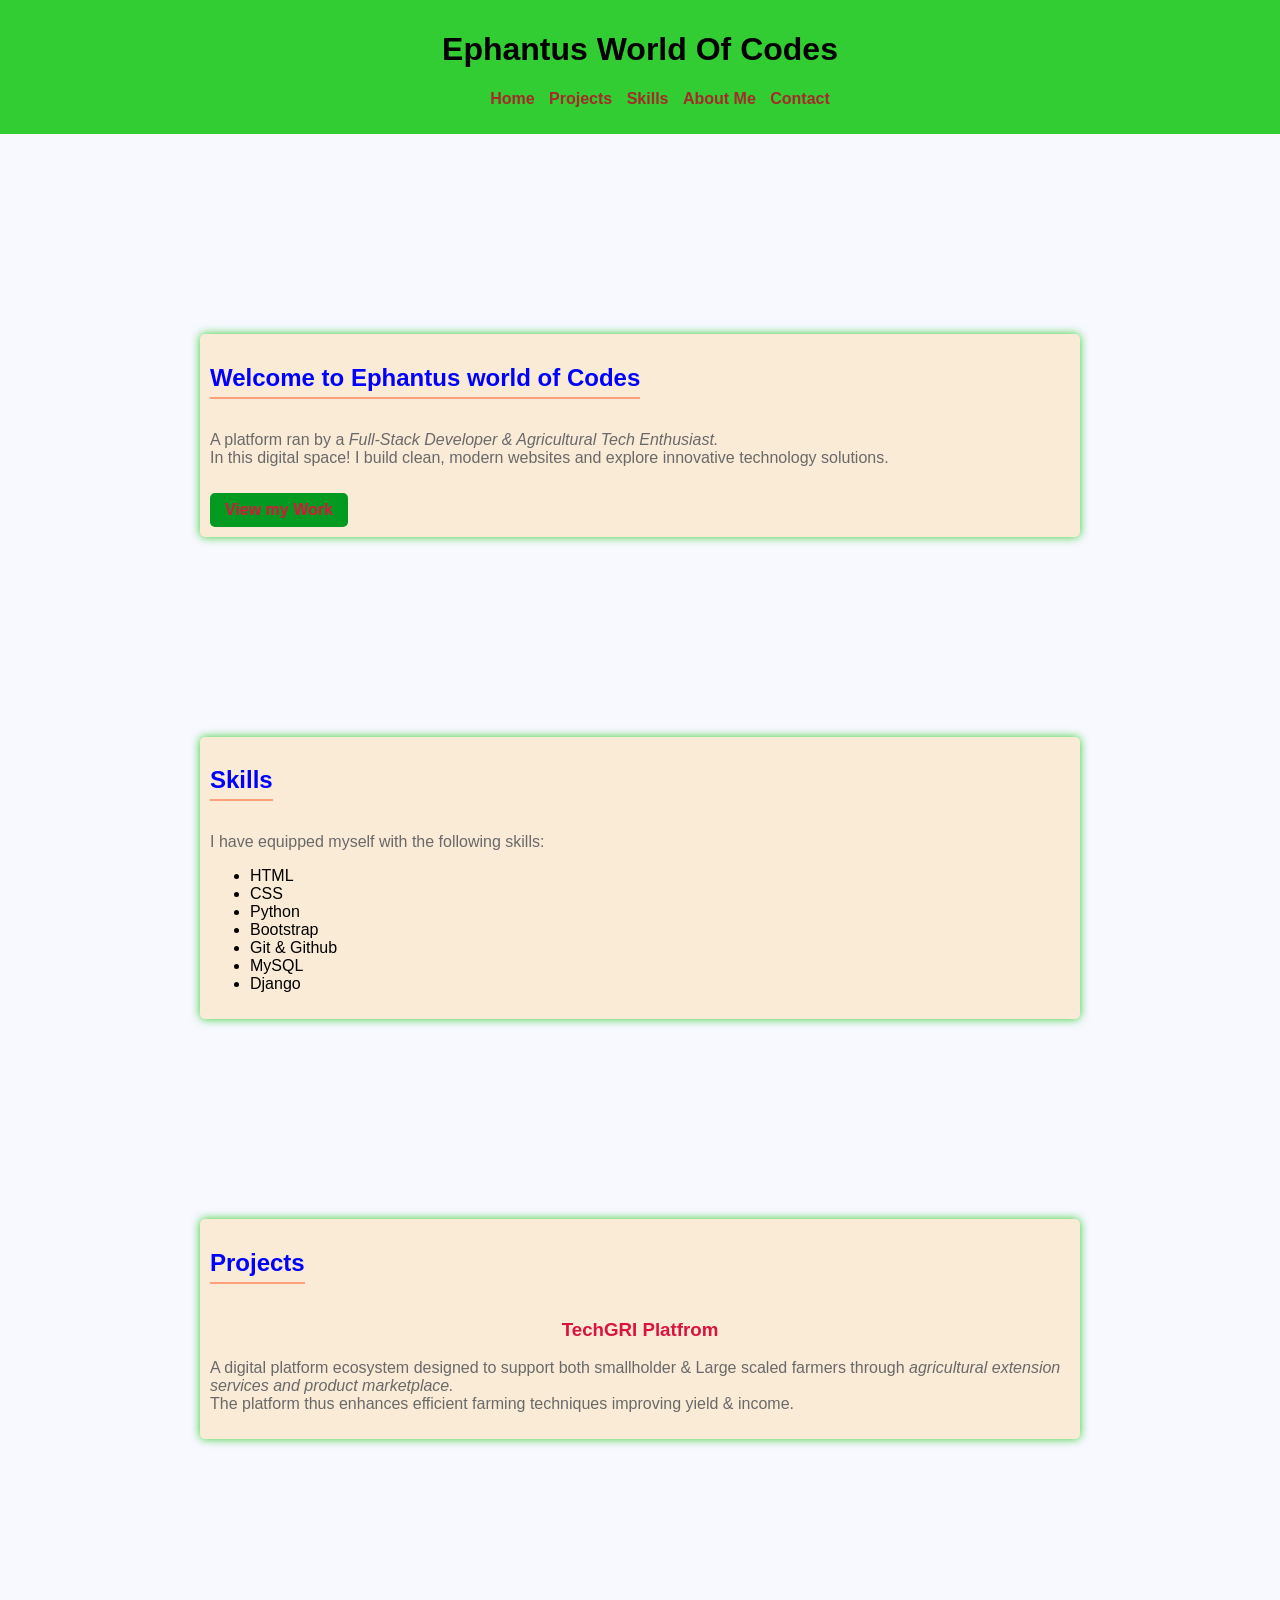
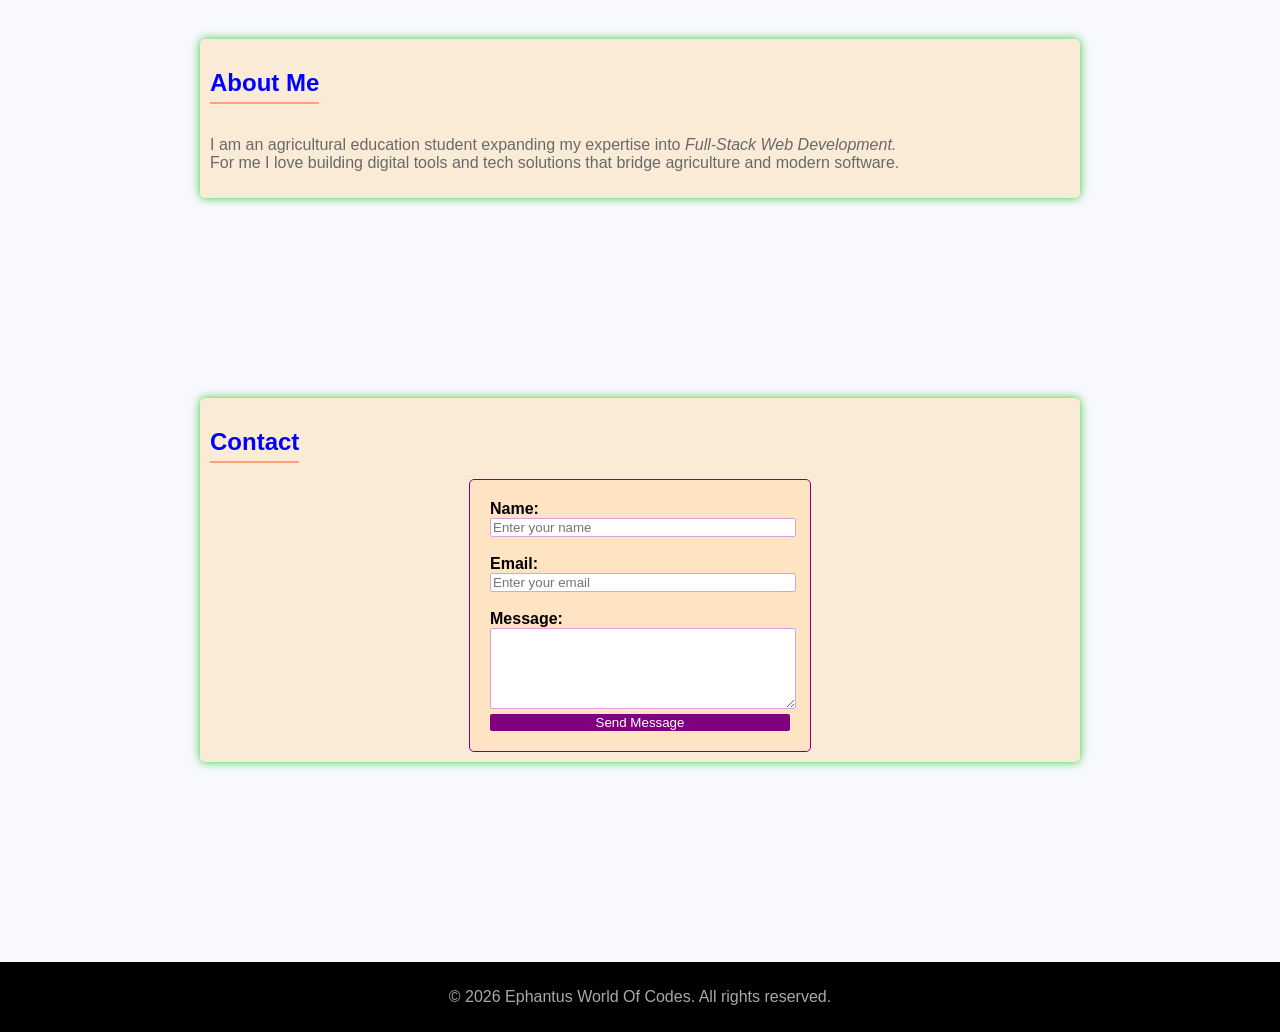
==== index.html @ 37bc395d "save" ====
<!DOCTYPE html>
<html lang="en">
<head>
    <meta charset="UTF-8">
    <meta name="viewport" content="width=device-width, initial-scale=1.0">
    <title>Ephantus World of Codes</title>
    <link rel="stylesheet" href="style.css">
</head>
<body>
    <header>
        <h1>Ephantus World Of Codes</h1>
        <nav>
            <ul>
                <a href="#Home"><li>Home</li></a>
                <a href="#Projects"><li>Projects</li></a>
                <a href="#Skills"><li>Skills</li></a>
                <a href="#About"><li>About Me</li></a>
                <a href="#Contact"><li>Contact</li></a>
            </ul>
        </nav>
    </header>
    <main>
        <!-- home section -->
         <section id="Home">
            <h2>Welcome to Ephantus world of Codes</h2>
            <p>A platform ran by a <i>Full-Stack Developer & Agricultural Tech Enthusiast.</i><br>In this digital space! I build clean, modern websites and explore innovative technology solutions.</p>
            <a href="#Projects" class="btn">View my Work</a>
         </section>
         <!-- skills section -->
          <section id="Skills">
            <h2>Skills</h2>
            <p>I have equipped myself with the following skills:</p>
            <ul>
                <li>HTML</li>
                <li>CSS</li>
                <li>Python</li>
                <li>Bootstrap</li>
                <li>Git  & Github</li>
                <li>MySQL</li>
                <li>Django</li>
            </ul>
          </section>
          <!-- projects section -->
           <section id="Projects">
            <h2>Projects</h2>
            <div class="project-card">
                <h3>TechGRI Platfrom</h3>
                <p>A digital platform ecosystem designed to support both smallholder & Large scaled farmers through <i>agricultural extension services and product marketplace.</i>
                    <br>The platform thus enhances efficient farming techniques improving yield & income.</p>
            </div>
           </section>
           <!-- about me section -->
            <section id="About">
                <h2>About Me</h2>
                <p>I am an agricultural education student expanding my expertise into <i>Full-Stack Web Development.</i><br> 
                    For me I love building digital tools and tech solutions that bridge agriculture and modern software.</br>
                   </p>
                
            </section>
            <!-- contact section -->
             <section id="Contact">
                <h2 id="hello">Contact</h2>
                <form id="form">
                      <label for="name">Name:</label>
                      <input type="text" id="name" name="name" placeholder="Enter your name" required><br><br>
                      <label for="email">Email:</label>
                      <input type="email" id="email" name="email" placeholder="Enter your email" required><br><br>
                      <label for="message">Message:</label><br>
                      <textarea name="message" id="message" rows="5" cols="30" required></textarea><br>
                      <input type="submit" value="Send Message">
                </form>
             </section>
    </main>
    <footer>
           <p>&copy; 2026 Ephantus World Of Codes. All rights reserved.</p>
    </footer>
</body>
</html>
---- style.css ----
body{
    background-color: ghostwhite;
    margin: 0;
    padding: 0;
    font-family: 'Segoe UI', Tahoma, Geneva, Verdana, sans-serif;


}
header{
    text-align: center;
    background-color: limegreen;
    padding: 10px;
}
nav ul{
    list-style-type: none;
}
nav li{
    display: inline;
}
nav a{
    color: brown;
    text-decoration: none;
    font-weight: bold;
    margin: 5px;
}
nav a :hover{
    background-color: blue;
    color: goldenrod;
}
main{
    max-width: fit-content;
    margin: 10px auto;
}
section{
    background-color: antiquewhite;
    margin: 200px;
    box-shadow: 0 0 10px limegreen;
    border-radius: 5px;
    padding: 10px;
}
section h2{
    color: blue;
    display: inline-block;
    padding-bottom: 0.3rem;
    margin-bottom: 1rem;
    border-bottom: 2px solid lightsalmon;
    text-align: center;
}
section p{
    margin-bottom: 1rem;
    color: dimgray;
}
h2{
    color: rgb(0, 6, 65);
    text-align: center;
    text-decoration: none;
}
h3{
    color: crimson;
    text-align: center;
}
.btn{
    display: inline-block;
    background-color: rgb(3, 154, 33);
    color: crimson;
    padding: 8px 15px;
    text-decoration: none;
    border-radius: 5px;
    font-weight: bold;
    margin-top: 10px;
    text-align: center;
}
.btn:hover{
    background-color: yellow;
    color: brown;
}
#form{
    border:1px solid purple;
    padding:20px;
    border-radius: 5px;
    width:300px;
    margin:auto;
    background-color: bisque;
}
#hello{
    text-align: center;
    

}
label{
    display: inline-block;
    font-weight: bolder;

}
input,textarea{
    width:100%;
    border:1px solid plum;
    border-radius: 2px;
   
}
input[type="submit"]{
    background-color: purple;
    border:none;
    color:white;
    cursor:pointer;
}
input[type="submit"]:hover{
    background-color:blue;
}
footer{
    text-align: center;
    background-color: black;
    color: darkgray;
    padding: 10px;
}
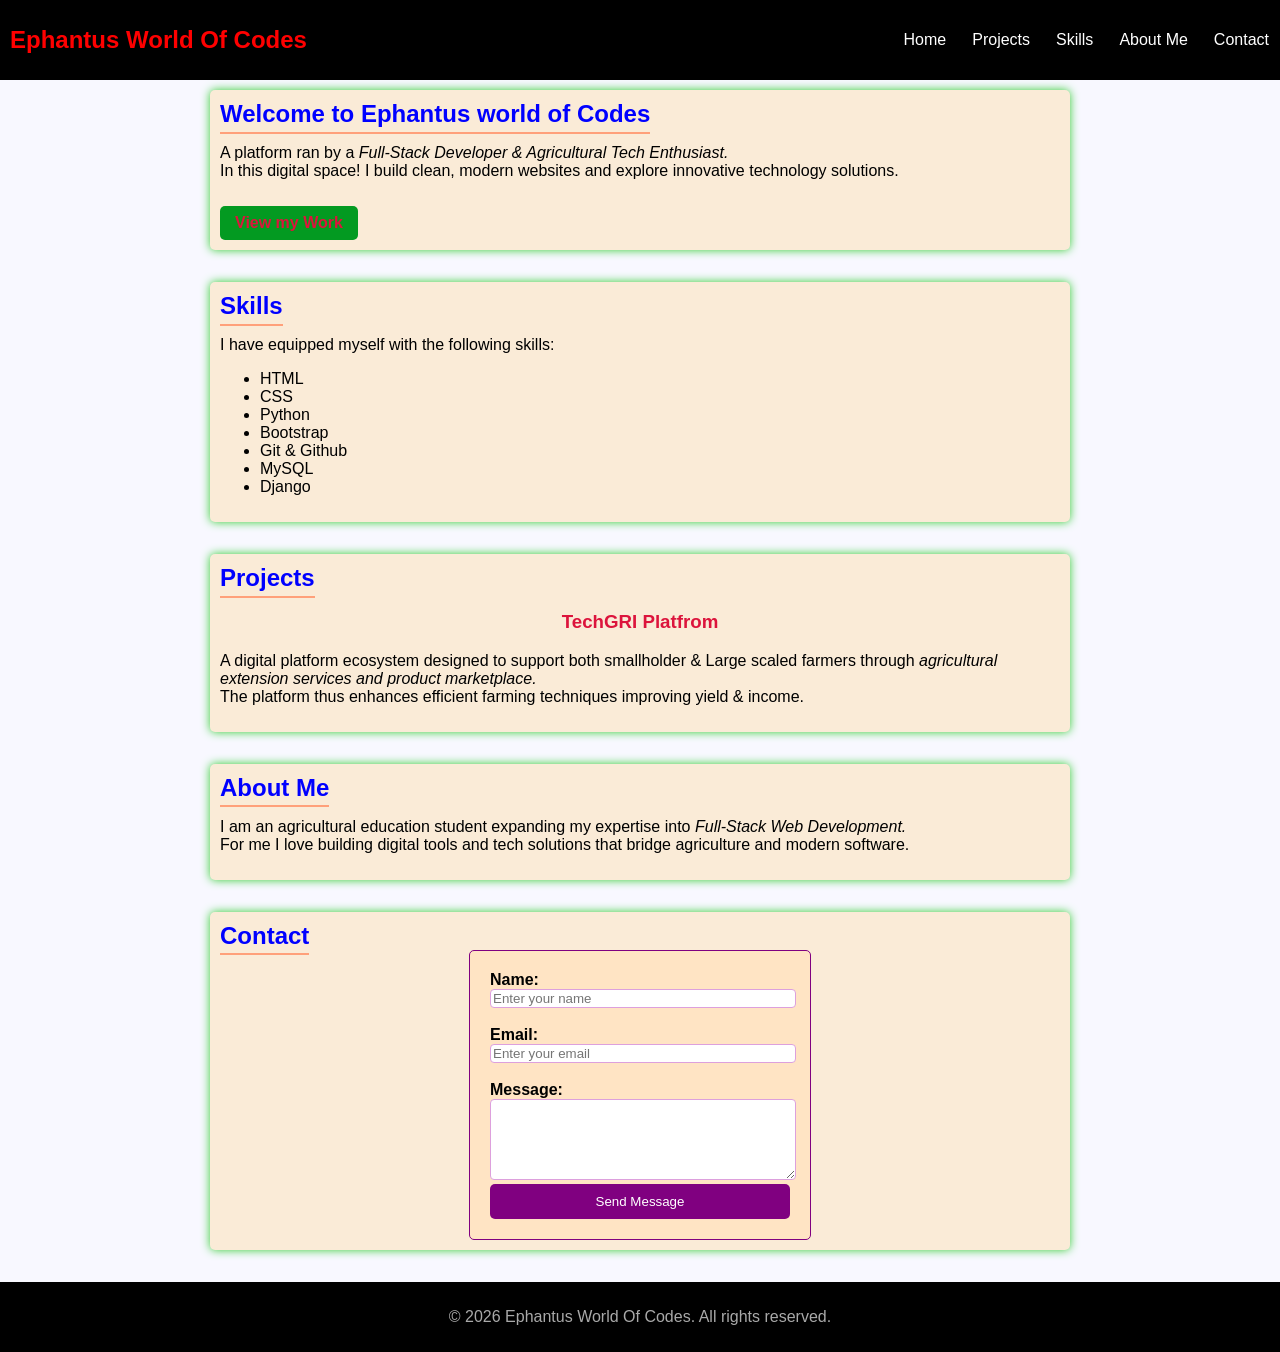
==== commit 72c4db3c: "save changes" ====
--- a/index.html
+++ b/index.html
@@ -8,7 +8,7 @@
 </head>
 <body>
     <header>
-        <h1>Ephantus World Of Codes</h1>
+        <h1 id="head">Ephantus World Of Codes</h1>
         <nav>
             <ul>
                 <a href="#Home"><li>Home</li></a>
--- a/style.css
+++ b/style.css
@@ -1,57 +1,84 @@
-body{
+
+body {
     background-color: ghostwhite;
     margin: 0;
     padding: 0;
     font-family: 'Segoe UI', Tahoma, Geneva, Verdana, sans-serif;
 
 
+ 
 }
-header{
-    text-align: center;
-    background-color: limegreen;
+
+header {
+    background-color: black;
+    color: aqua;
     padding: 10px;
+    position: sticky;
+    top: 0;
+    z-index: 1000;
+    display: flex;
+    justify-content: space-between;
+    align-items: center;
+    flex-wrap: wrap;
 }
-nav ul{
+
+header h1 {
+    font-size: 1.5rem;
+    color: limegreen;
+}
+
+nav ul {
     list-style-type: none;
+    display: flex;
+    gap: 1.5rem;
 }
 nav li{
     display: inline;
 }
-nav a{
-    color: brown;
+
+nav a {
+    color: white;
     text-decoration: none;
-    font-weight: bold;
-    margin: 5px;
+    font-weight: 500;
+    transition: color 0.3s ease;
 }
-nav a :hover{
-    background-color: blue;
-    color: goldenrod;
+
+nav a :hover {
+    color: limegreen;
 }
-main{
-    max-width: fit-content;
-    margin: 10px auto;
+
+main {
+    max-width: 900px;
+    margin: 5px auto;
+    padding: 0 1.5rem;
 }
-section{
-    background-color: antiquewhite;
-    margin: 200px;
+
+section {
+    background-color:antiquewhite;
+    margin: 10px 20px;
+    padding: 10px;
+    margin-bottom: 2rem;
+    border-radius: 5px;
     box-shadow: 0 0 10px limegreen;
-    border-radius: 5px;
-    padding: 10px;
+
 }
-section h2{
+
+section h2 {
     color: blue;
-    display: inline-block;
+    display: inline;
     padding-bottom: 0.3rem;
     margin-bottom: 1rem;
     border-bottom: 2px solid lightsalmon;
     text-align: center;
+
 }
-section p{
+
+section p {
     margin-bottom: 1rem;
-    color: dimgray;
+    color: black;
 }
 h2{
-    color: rgb(0, 6, 65);
+    color: rgb(186, 10, 10);
     text-align: center;
     text-decoration: none;
 }
@@ -59,57 +86,98 @@
     color: crimson;
     text-align: center;
 }
-.btn{
+
+.btn {
     display: inline-block;
     background-color: rgb(3, 154, 33);
-    color: crimson;
+    color:crimson;
     padding: 8px 15px;
+    border-radius: 5px;
     text-decoration: none;
-    border-radius: 5px;
-    font-weight: bold;
+    font-weight: bolder;
     margin-top: 10px;
     text-align: center;
 }
-.btn:hover{
+
+.btn:hover {
     background-color: yellow;
     color: brown;
 }
-#form{
+#hello{
+    text-align: center;
+}
+
+#form {
     border:1px solid purple;
     padding:20px;
     border-radius: 5px;
     width:300px;
     margin:auto;
     background-color: bisque;
-}
-#hello{
-    text-align: center;
-    
 
 }
-label{
-    display: inline-block;
-    font-weight: bolder;
 
+label {
+    display: inline;
+    font-weight: bold;
 }
-input,textarea{
+   
+
+input,textarea {
     width:100%;
     border:1px solid plum;
-    border-radius: 2px;
-   
+    border-radius: 4px;
 }
-input[type="submit"]{
+
+input[type="submit"] {
     background-color: purple;
     border:none;
     color:white;
     cursor:pointer;
+    padding: 10px;
+    border-radius: 5px;
+    align-self: flex-start;
+  
 }
-input[type="submit"]:hover{
-    background-color:blue;
+
+input[type="submit"]:hover {
+    background-color: blue;
 }
-footer{
+#head{
+   color:red;
+    animation:myanimation 3s 1;
+}
+@keyframes myanimation{
+    from{
+        color: rgb(174, 127, 6);
+        transform: translateX(0px);
+    }
+    to{
+        color: rgb(243, 5, 255);
+        transform: translateX(600px);
+    }
+}
+
+
+footer {
     text-align: center;
+    padding: 10px;
     background-color: black;
     color: darkgray;
-    padding: 10px;
-}+   
+}
+/* responsive */
+@media(max-width:600px){
+    body{
+        background-color: brown;
+    }
+}
+.container{
+    background-color: beige;
+    flex-direction: column;
+}
+nav li{
+    display: block;
+    margin: 1px;
+}
+
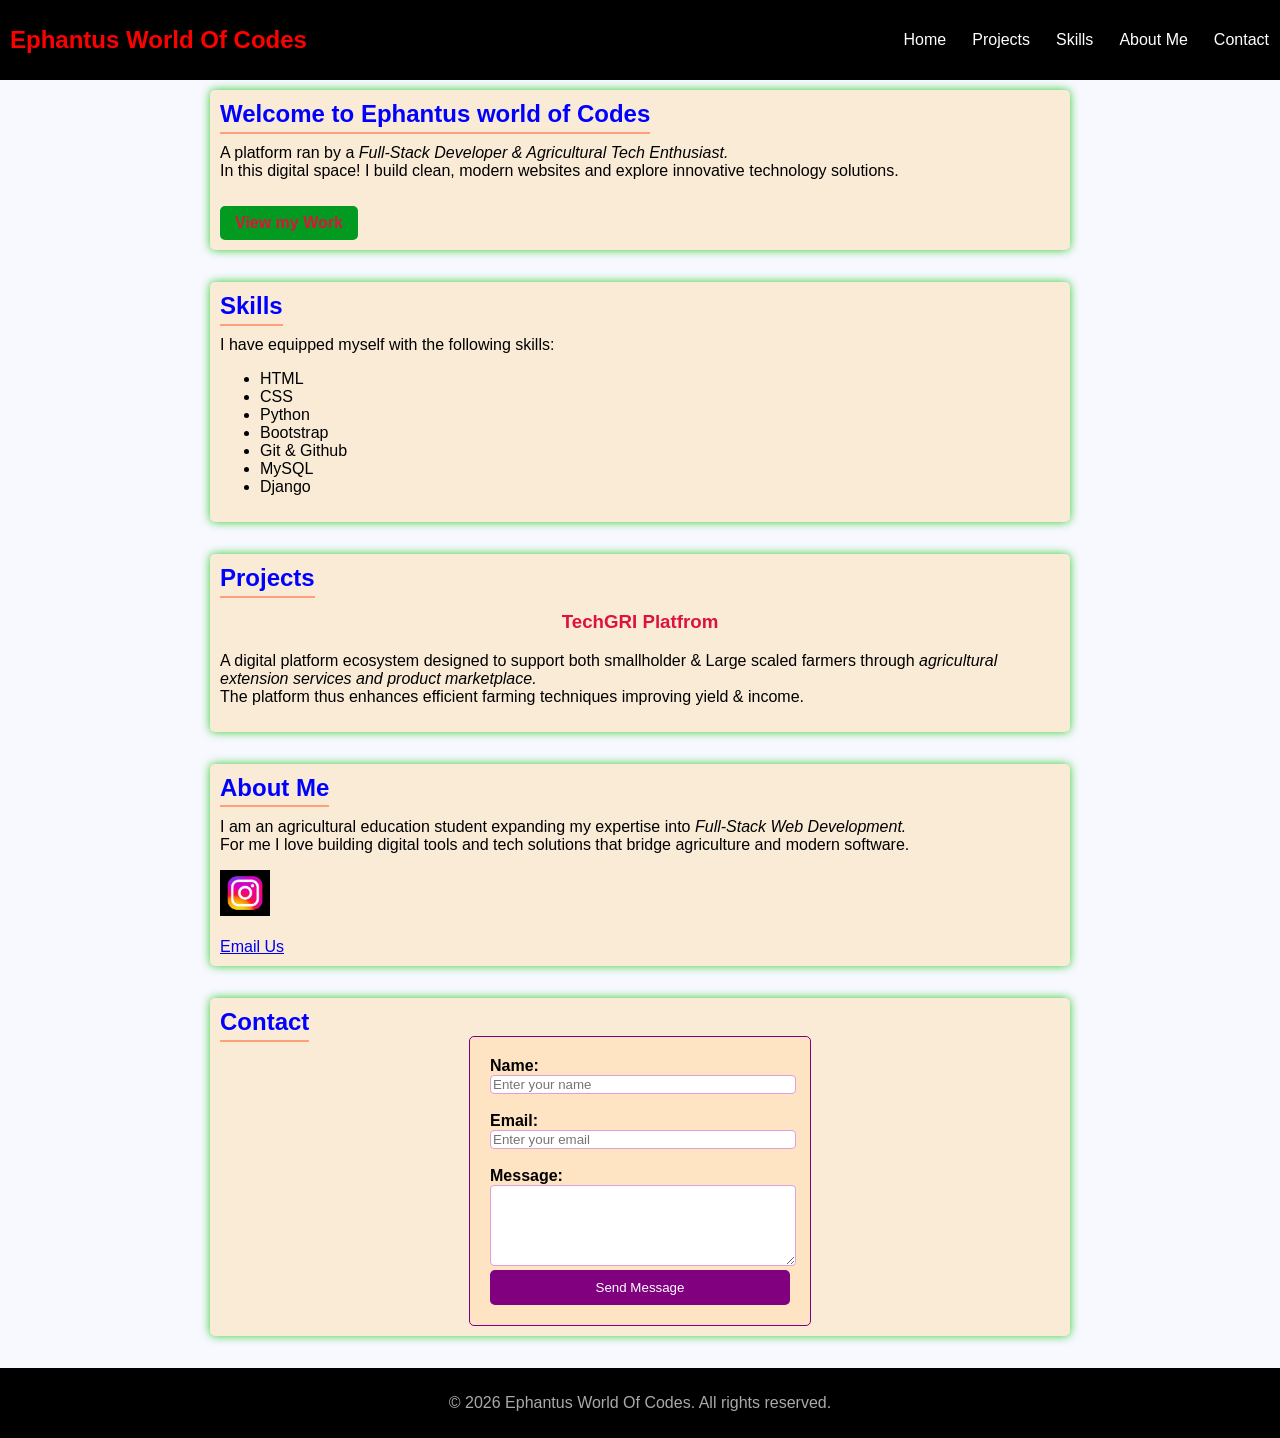
==== commit 4b821a97: "save added files" ====
--- a/index.html
+++ b/index.html
@@ -55,6 +55,10 @@
                 <p>I am an agricultural education student expanding my expertise into <i>Full-Stack Web Development.</i><br> 
                     For me I love building digital tools and tech solutions that bridge agriculture and modern software.</br>
                    </p>
+            <a href="https://www.instagram.com" target="_blank">
+         <img src="static/images/gram.jpg" alt="logo" width="50">
+    </a><br><br>
+        <a href="mailto:ephantus13769@gmail.com">Email Us</a>   
                 
             </section>
             <!-- contact section -->
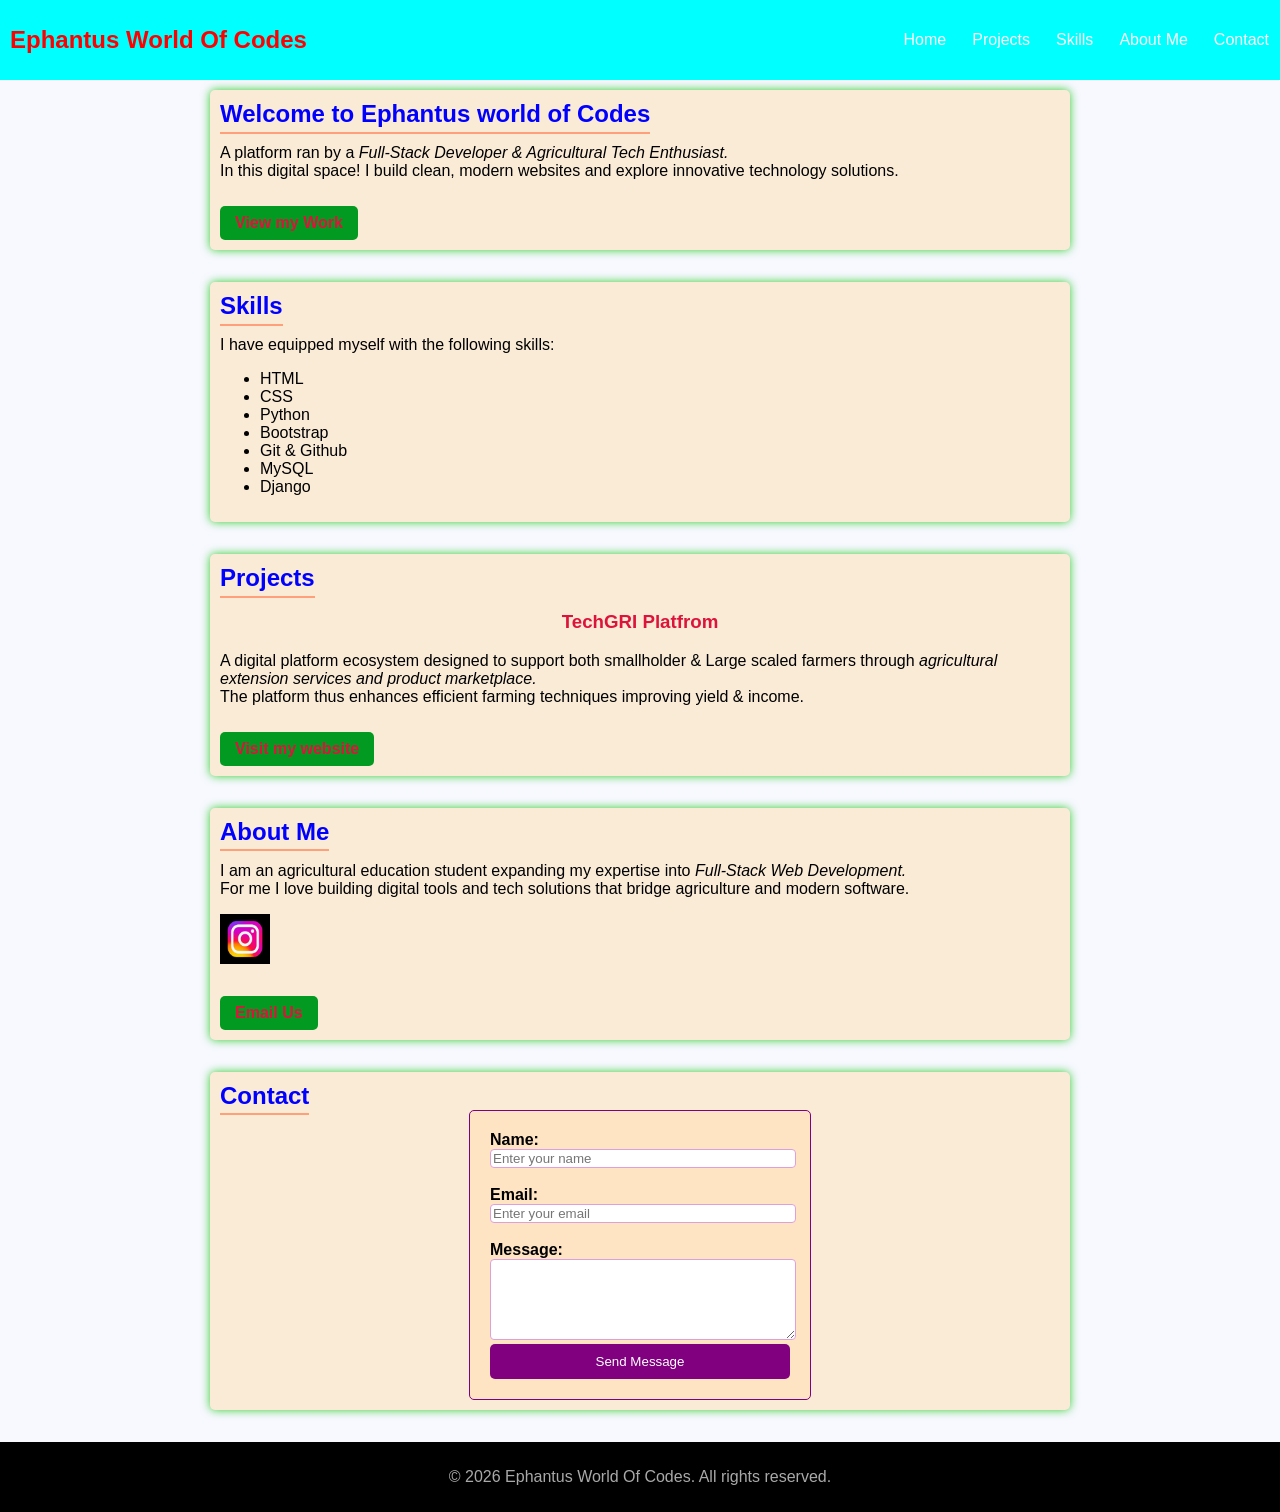
==== commit 361712cd: "save" ====
--- a/index.html
+++ b/index.html
@@ -47,6 +47,7 @@
                 <h3>TechGRI Platfrom</h3>
                 <p>A digital platform ecosystem designed to support both smallholder & Large scaled farmers through <i>agricultural extension services and product marketplace.</i>
                     <br>The platform thus enhances efficient farming techniques improving yield & income.</p>
+                    <a href="https://k9-coder40.github.io/Tech-GRI/" target="_blank" class="btn">Visit my website</a>
             </div>
            </section>
            <!-- about me section -->
@@ -55,10 +56,10 @@
                 <p>I am an agricultural education student expanding my expertise into <i>Full-Stack Web Development.</i><br> 
                     For me I love building digital tools and tech solutions that bridge agriculture and modern software.</br>
                    </p>
-            <a href="https://www.instagram.com" target="_blank">
-         <img src="static/images/gram.jpg" alt="logo" width="50">
+            <a href="https://www.instagram.com/eph.ntus" target="_blank">
+         <img src="static/images/gram.jpg" alt="logo" width="50" height="50px">
     </a><br><br>
-        <a href="mailto:ephantus13769@gmail.com">Email Us</a>   
+        <a href="mailto:ephantus13769@gmail.com" class="btn">Email Us</a>   
                 
             </section>
             <!-- contact section -->
--- a/style.css
+++ b/style.css
@@ -10,7 +10,7 @@
 }
 
 header {
-    background-color: black;
+    background-color: aqua;
     color: aqua;
     padding: 10px;
     position: sticky;
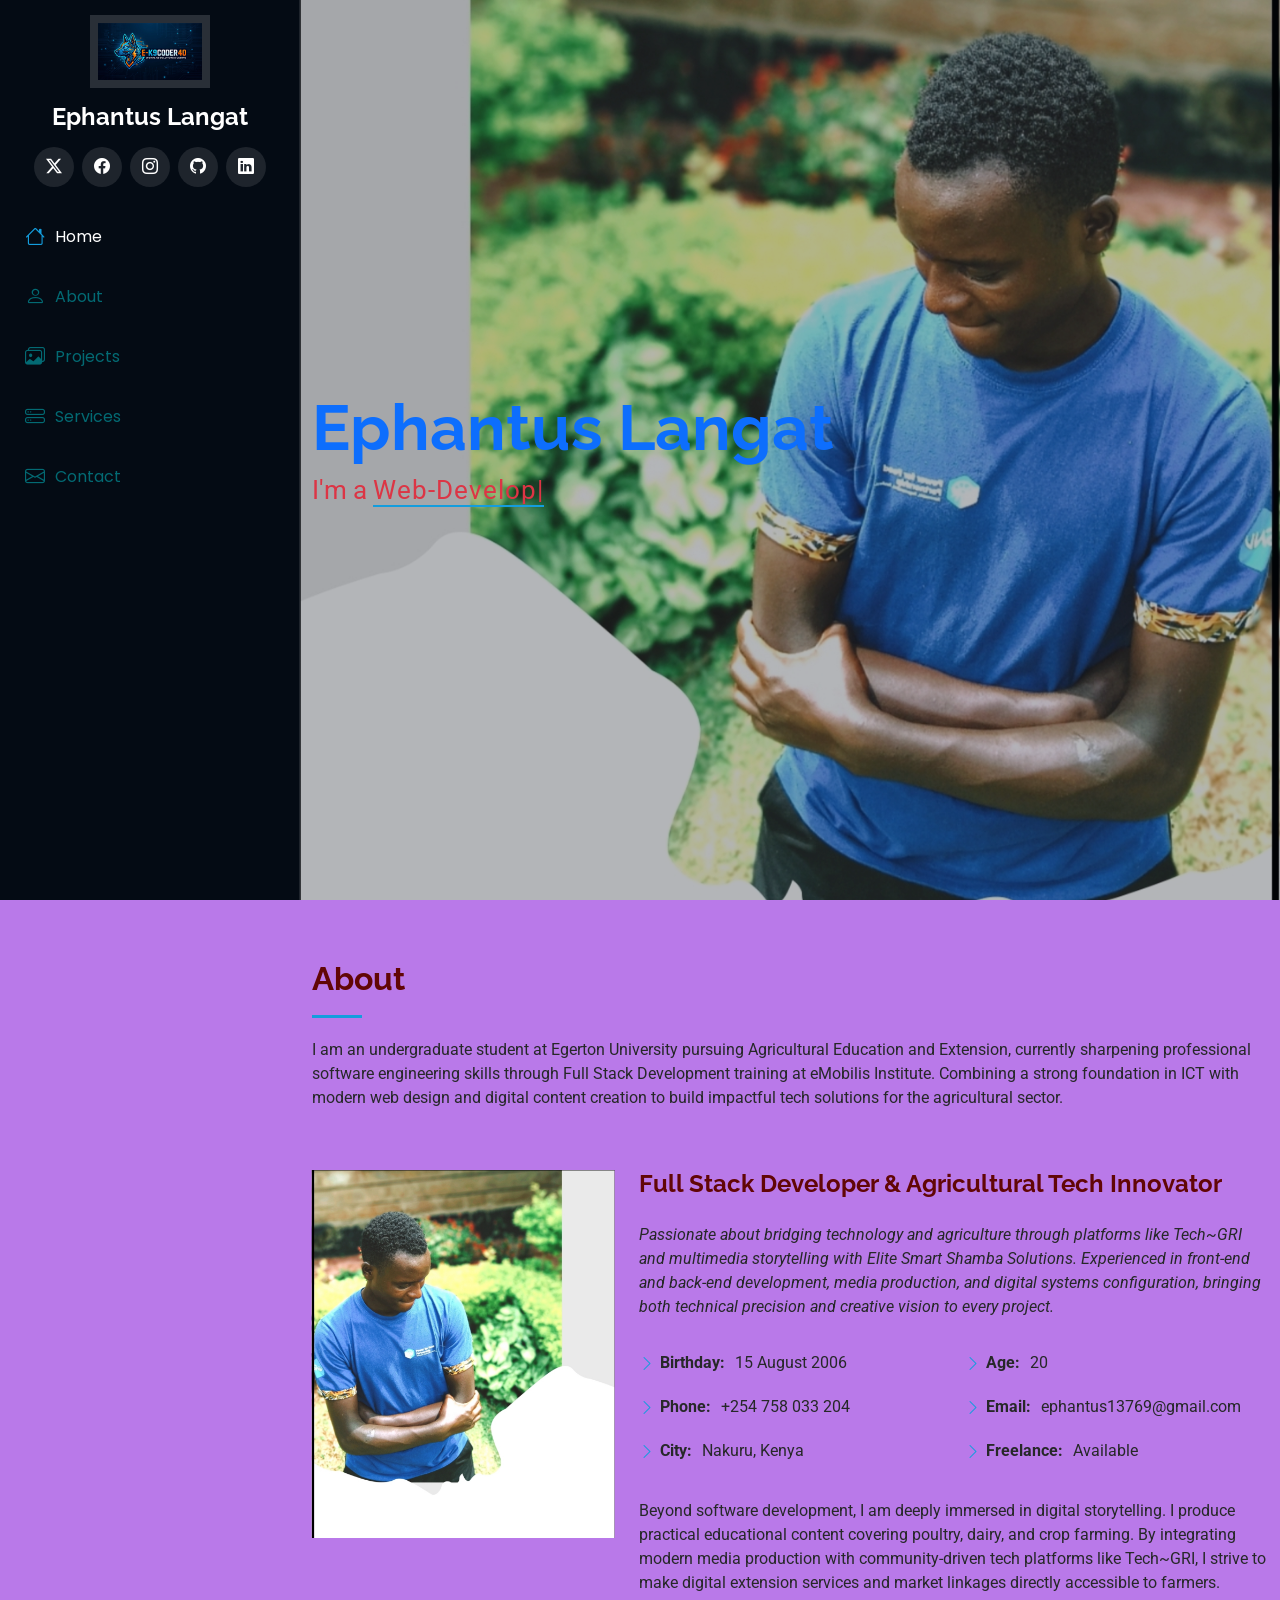
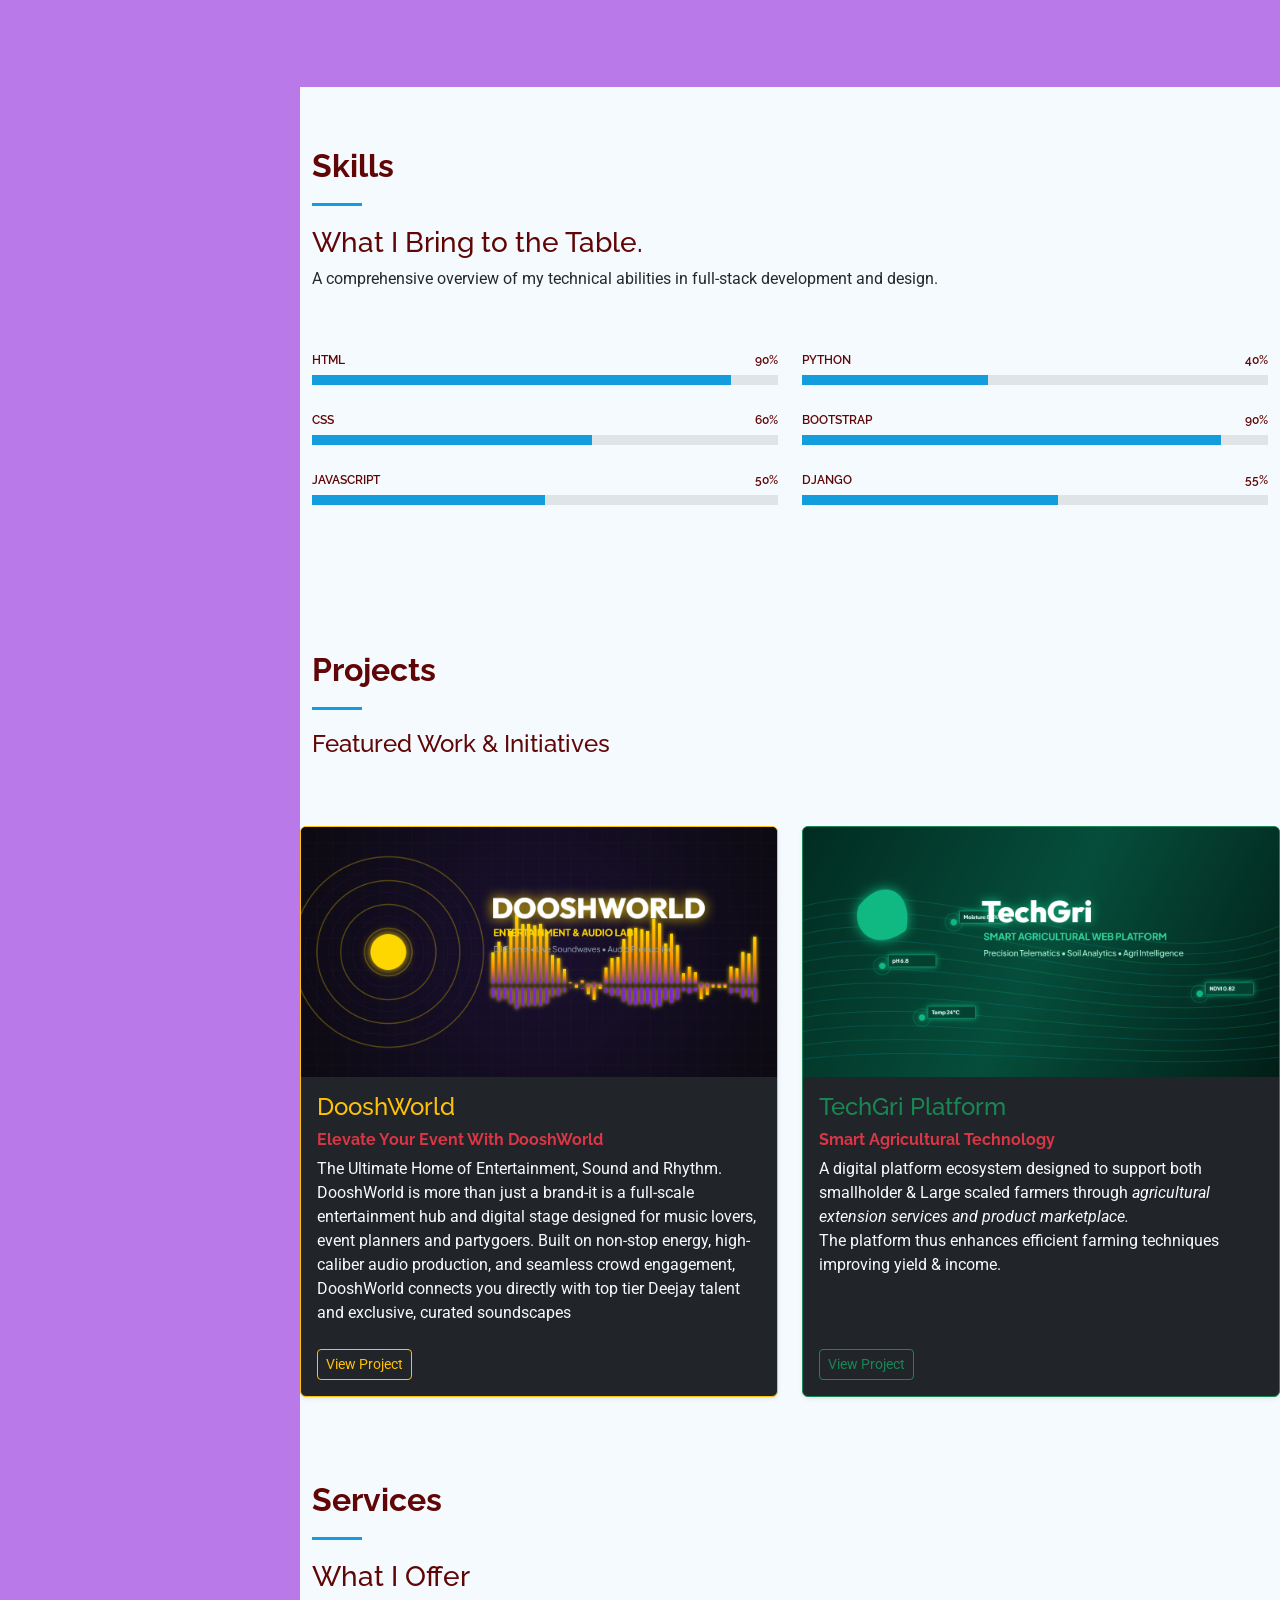
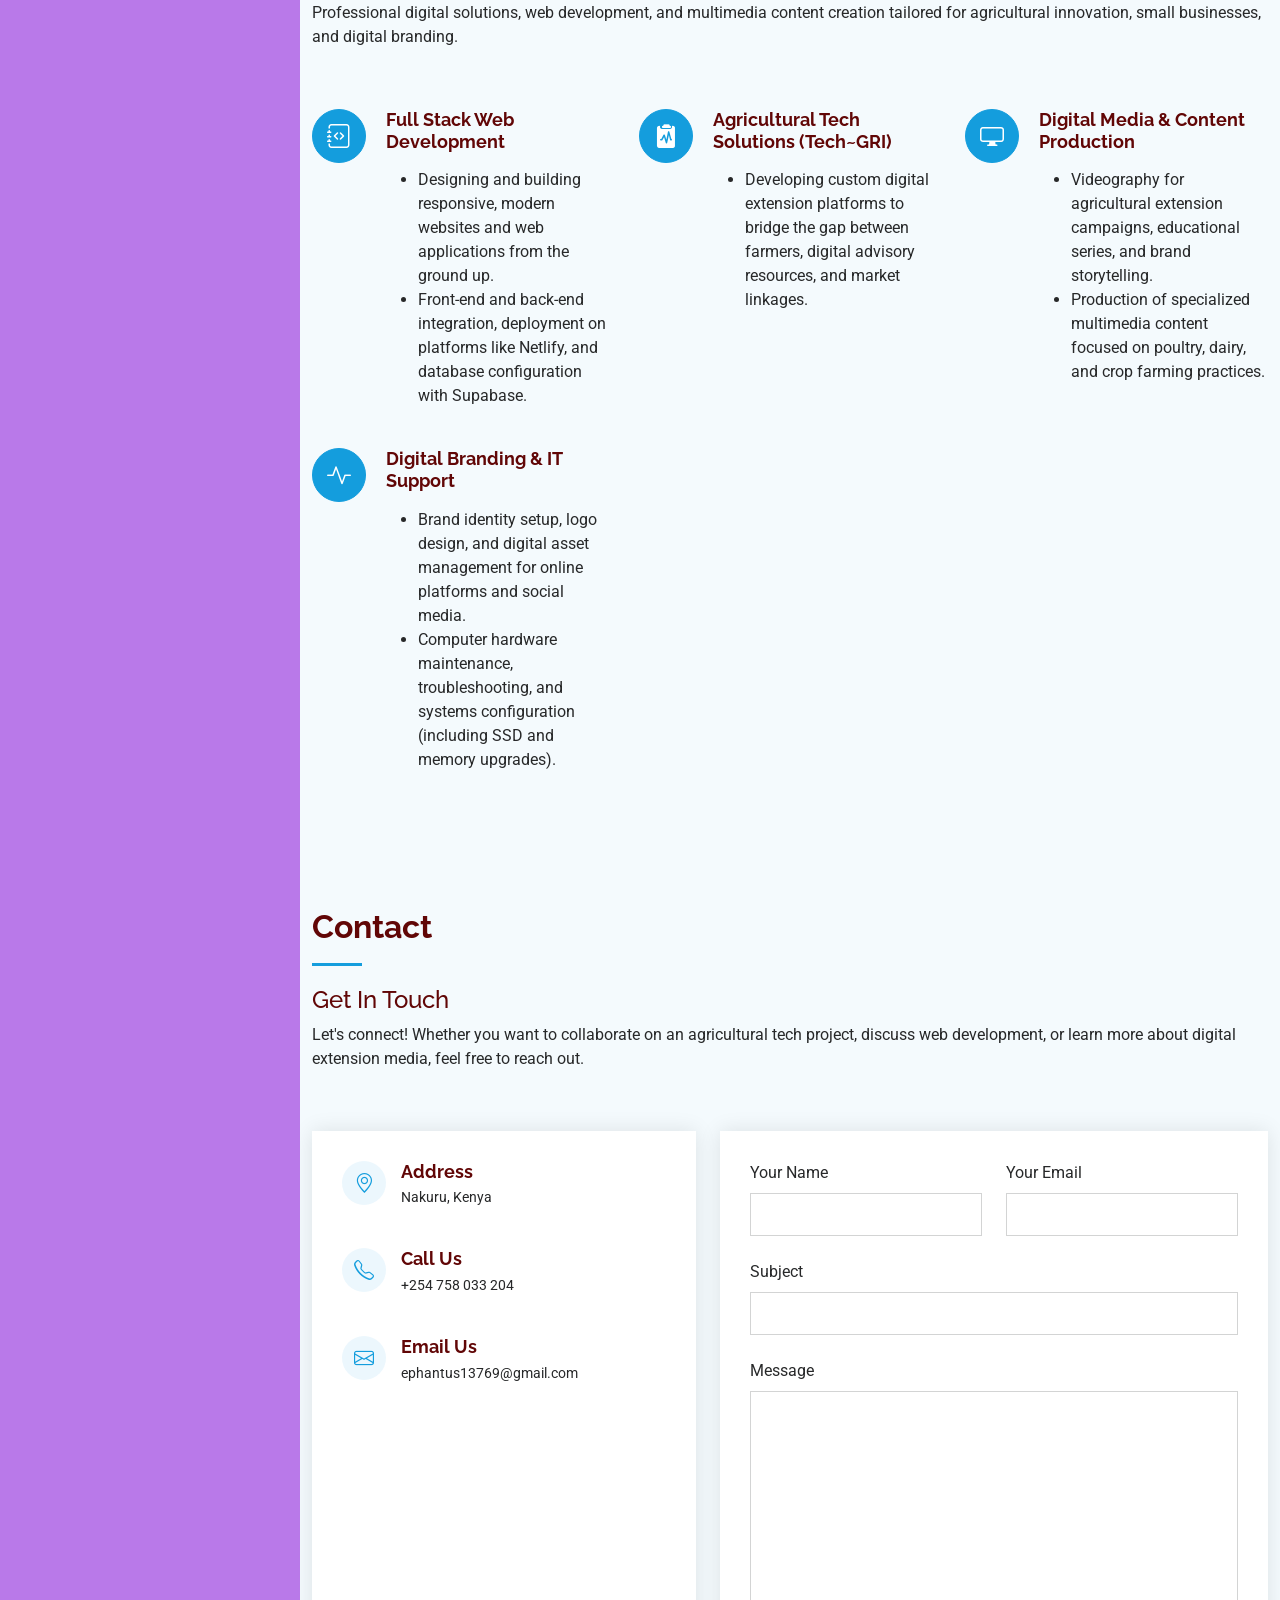
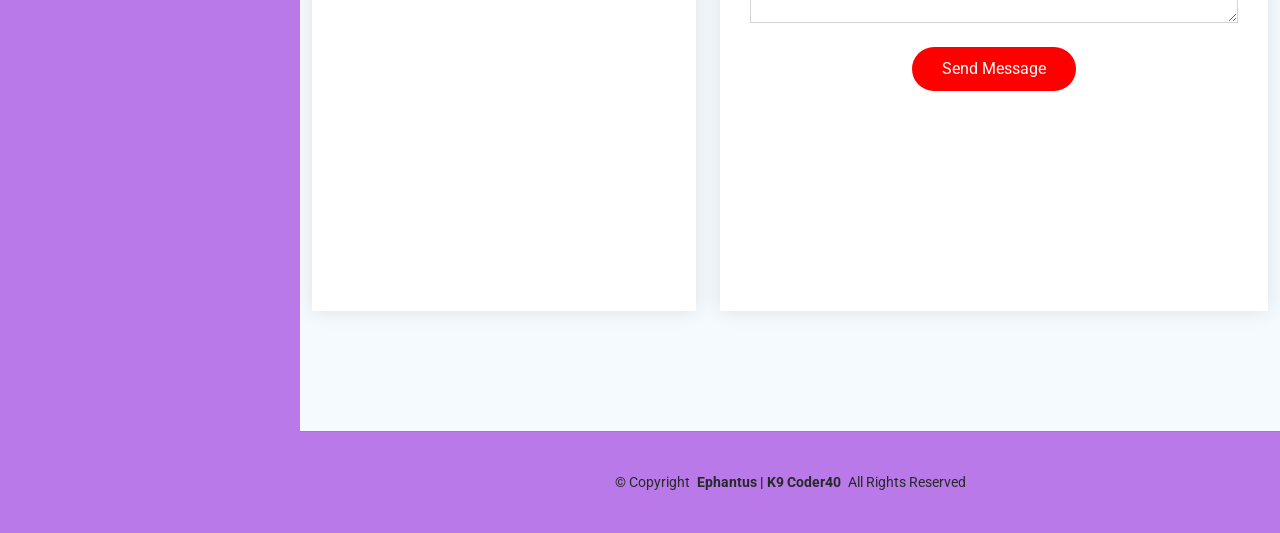
==== commit bf4fe18c: "save" ====
--- a/index.html
+++ b/index.html
@@ -1,83 +1,453 @@
 <!DOCTYPE html>
 <html lang="en">
+
 <head>
-    <meta charset="UTF-8">
-    <meta name="viewport" content="width=device-width, initial-scale=1.0">
-    <title>Ephantus World of Codes</title>
-    <link rel="stylesheet" href="style.css">
+  <meta charset="utf-8">
+  <meta content="width=device-width, initial-scale=1.0" name="viewport">
+  <title>Ephantus | K9-Coder40</title>
+  <meta content="" name="description">
+  <meta content="" name="keywords">
+
+  <!-- Favicons -->
+  <link href="assets/img/favicon (2).png" rel="icon">
+  <link href="assets/favicon (2).png" rel="favicon (2).png">
+
+  <!-- Fonts -->
+  <link href="https://fonts.googleapis.com" rel="preconnect">
+  <link href="https://fonts.gstatic.com" rel="preconnect" crossorigin>
+  <link href="https://fonts.googleapis.com/css2?family=Roboto:ital,wght@0,100;0,300;0,400;0,500;0,700;0,900;1,100;1,300;1,400;1,500;1,700;1,900&family=Poppins:ital,wght@0,100;0,200;0,300;0,400;0,500;0,600;0,700;0,800;0,900;1,100;1,200;1,300;1,400;1,500;1,600;1,700;1,800;1,900&family=Raleway:ital,wght@0,100;0,200;0,300;0,400;0,500;0,600;0,700;0,800;0,900;1,100;1,200;1,300;1,400;1,500;1,600;1,700;1,800;1,900&display=swap" rel="stylesheet">
+
+  <!-- Vendor CSS Files -->
+  <link href="assets/vendor/bootstrap/css/bootstrap.min.css" rel="stylesheet">
+  <link href="assets/vendor/bootstrap-icons/bootstrap-icons.css" rel="stylesheet">
+  <link href="assets/vendor/aos/aos.css" rel="stylesheet">
+  <link href="assets/vendor/glightbox/css/glightbox.min.css" rel="stylesheet">
+  <link href="assets/vendor/swiper/swiper-bundle.min.css" rel="stylesheet">
+
+  <!-- Main CSS File -->
+  <link href="assets/css/main.css" rel="stylesheet">
+
+  <!-- =======================================================
+  * Template Name: iPortfolio
+  * Template URL: https://bootstrapmade.com/iportfolio-bootstrap-portfolio-websites-template/
+  * Updated: Jun 29 2024 with Bootstrap v5.3.3
+  * Author: BootstrapMade.com
+  * License: https://bootstrapmade.com/license/
+  ======================================================== -->
 </head>
-<body>
-    <header>
-        <h1 id="head">Ephantus World Of Codes</h1>
-        <nav>
-            <ul>
-                <a href="#Home"><li>Home</li></a>
-                <a href="#Projects"><li>Projects</li></a>
-                <a href="#Skills"><li>Skills</li></a>
-                <a href="#About"><li>About Me</li></a>
-                <a href="#Contact"><li>Contact</li></a>
-            </ul>
-        </nav>
-    </header>
-    <main>
-        <!-- home section -->
-         <section id="Home">
-            <h2>Welcome to Ephantus world of Codes</h2>
-            <p>A platform ran by a <i>Full-Stack Developer & Agricultural Tech Enthusiast.</i><br>In this digital space! I build clean, modern websites and explore innovative technology solutions.</p>
-            <a href="#Projects" class="btn">View my Work</a>
-         </section>
-         <!-- skills section -->
-          <section id="Skills">
-            <h2>Skills</h2>
-            <p>I have equipped myself with the following skills:</p>
-            <ul>
-                <li>HTML</li>
-                <li>CSS</li>
-                <li>Python</li>
-                <li>Bootstrap</li>
-                <li>Git  & Github</li>
-                <li>MySQL</li>
-                <li>Django</li>
-            </ul>
-          </section>
-          <!-- projects section -->
-           <section id="Projects">
-            <h2>Projects</h2>
-            <div class="project-card">
-                <h3>TechGRI Platfrom</h3>
-                <p>A digital platform ecosystem designed to support both smallholder & Large scaled farmers through <i>agricultural extension services and product marketplace.</i>
-                    <br>The platform thus enhances efficient farming techniques improving yield & income.</p>
-                    <a href="https://k9-coder40.github.io/Tech-GRI/" target="_blank" class="btn">Visit my website</a>
-            </div>
-           </section>
-           <!-- about me section -->
-            <section id="About">
-                <h2>About Me</h2>
-                <p>I am an agricultural education student expanding my expertise into <i>Full-Stack Web Development.</i><br> 
-                    For me I love building digital tools and tech solutions that bridge agriculture and modern software.</br>
-                   </p>
-            <a href="https://www.instagram.com/eph.ntus" target="_blank">
-         <img src="static/images/gram.jpg" alt="logo" width="50" height="50px">
-    </a><br><br>
-        <a href="mailto:ephantus13769@gmail.com" class="btn">Email Us</a>   
-                
-            </section>
-            <!-- contact section -->
-             <section id="Contact">
-                <h2 id="hello">Contact</h2>
-                <form id="form">
-                      <label for="name">Name:</label>
-                      <input type="text" id="name" name="name" placeholder="Enter your name" required><br><br>
-                      <label for="email">Email:</label>
-                      <input type="email" id="email" name="email" placeholder="Enter your email" required><br><br>
-                      <label for="message">Message:</label><br>
-                      <textarea name="message" id="message" rows="5" cols="30" required></textarea><br>
-                      <input type="submit" value="Send Message">
-                </form>
-             </section>
-    </main>
-    <footer>
-           <p>&copy; 2026 Ephantus World Of Codes. All rights reserved.</p>
-    </footer>
+
+<body class="index-page">
+
+  <header id="header" class="header dark-background d-flex flex-column">
+    <i class="header-toggle d-xl-none bi bi-list"></i>
+
+    <div class="profile-img">
+      <img src="assets/img/favicon (2).png" alt="" class="img-fluid rounded-circler">
+    </div>
+
+    <a href="index.html" class="logo d-flex align-items-center justify-content-center">
+      <!-- Uncomment the line below if you also wish to use an image logo -->
+      <!-- <img src="assets/img/logo.png" alt=""> -->
+      <h1 class="sitename">Ephantus Langat</h1>
+    </a>
+
+    <div class="social-links text-center">
+      <a href="https://X.com/@K9 Coder40" class="twitter" target="_blank"><i class="bi bi-twitter-x"></i></a>
+      <a href="https://www.facebook.com/AgriNerds" class="facebook" target="_blank"><i class="bi bi-facebook"></i></a>
+      <a href="https://www.instagram.com/eph.ntus"class="instagram" target="_blank"><i class="bi bi-instagram"></i></a>
+      <a href="https://github.com/K9-Coder40" class="github" target="_blank"><i class="bi bi-github"></i></a>
+      <a href="https://ke.linkedin.com" class="linkedin" target="_blank"><i class="bi bi-linkedin"></i></a>
+    </div>
+
+    <nav id="navmenu" class="navmenu">
+      <ul>
+        <li><a href="#hero" class="active"><i class="bi bi-house navicon"></i>Home</a></li>
+        <li><a href="#about"><i class="bi bi-person navicon"></i> About</a></li>
+        <li><a href="#portfolio"><i class="bi bi-images navicon"></i> Projects</a></li>
+        <li><a href="#services"><i class="bi bi-hdd-stack navicon"></i> Services</a></li>
+        <li><a href="#contact"><i class="bi bi-envelope navicon"></i> Contact</a></li>
+      </ul>
+    </nav>
+
+  </header>
+
+  <main class="main">
+
+    <!-- Hero Section -->
+    <section id="hero" class="hero section dark-background">
+
+      <img src="assets/img/my-profile-img (2).jpg" alt="" data-aos="fade-in" class="">
+
+      <div class="container" data-aos="fade-up" data-aos-delay="100">
+        <h2 class="text-primary fw-bold">Ephantus Langat</h2>
+        <p class="text-danger">I'm a <span class="typed" data-typed-items="Web-Developer, Mobile-Developer,Agricultural Educator">Designer</span><span class="typed-cursor typed-cursor--blink" aria-hidden="true"></span><span class="typed-cursor typed-cursor--blink" aria-hidden="true"></span></p>
+      </div>
+
+    </section><!-- /Hero Section -->
+
+    <!-- About Section -->
+    <section id="about" class="about section">
+
+      <!-- Section Title -->
+      <div class="container section-title" data-aos="fade-up">
+        <h2>About</h2>
+        <p>I am an undergraduate student at Egerton University pursuing Agricultural Education and Extension, currently sharpening professional software engineering skills through Full Stack Development training at eMobilis Institute. Combining a strong foundation in ICT with modern web design and digital content creation to build impactful tech solutions for the agricultural sector.</p>
+      </div><!-- End Section Title -->
+
+      <div class="container" data-aos="fade-up" data-aos-delay="100">
+
+        <div class="row gy-4 justify-content-center">
+          <div class="col-lg-4">
+            <img src="assets/img/my-profile-img (2).jpg" class="img-fluid" alt="">
+          </div>
+          <div class="col-lg-8 content">
+            <h2>Full Stack Developer & Agricultural Tech Innovator</h2>
+            <p class="fst-italic py-3">
+            Passionate about bridging technology and agriculture through platforms like Tech~GRI and multimedia storytelling with Elite Smart Shamba Solutions. 
+            Experienced in front-end and back-end development, media production, and digital systems configuration, bringing both technical precision and creative vision to every project.
+            </p>
+            <div class="row">
+              <div class="col-lg-6">
+                <ul>
+                  <li><i class="bi bi-chevron-right"></i> <strong>Birthday:</strong> <span>15 August 2006</span></li>
+                  <li><i class="bi bi-chevron-right"></i> <strong>Phone:</strong> <span>+254 758 033 204</span></li>
+                  <li><i class="bi bi-chevron-right"></i> <strong>City:</strong> <span>Nakuru, Kenya</span></li>
+                </ul>
+              </div>
+              <div class="col-lg-6">
+                <ul>
+                  <li><i class="bi bi-chevron-right"></i> <strong>Age:</strong> <span>20</span></li>
+                  <li><i class="bi bi-chevron-right"></i> <strong>Email:</strong> <span>ephantus13769@gmail.com</span></li>
+                  <li><i class="bi bi-chevron-right"></i> <strong>Freelance:</strong> <span>Available</span></li>
+                </ul>
+              </div>
+            </div>
+            <p class="py-3">
+            Beyond software development, I am deeply immersed in digital storytelling.
+            I produce practical educational content covering poultry, dairy, and crop farming. 
+            By integrating modern media production with community-driven tech platforms like Tech~GRI, 
+            I strive to make digital extension services and market linkages directly accessible to farmers.
+              
+          </p>
+          </div>
+        </div>
+
+      </div>
+
+    </section><!-- /About Section -->
+
+      <section id="skills" class="skills section light-background">
+
+  <!-- Section Title -->
+  <div class="container section-title" data-aos="fade-up">
+    <h2>Skills</h2>
+    <h3>What I Bring to the Table.</h3>
+    <p>A comprehensive overview of my technical abilities in full-stack development and design.</p>
+  </div><!-- End Section Title -->
+
+  <div class="container" data-aos="fade-up" data-aos-delay="100">
+
+    <div class="row skills-content skills-animation">
+
+      <div class="col-lg-6">
+
+        <div class="progress">
+          <span class="skill"><span>HTML</span> <i class="val">90%</i></span>
+          <div class="progress-bar-wrap">
+            <div class="progress-bar" role="progressbar" aria-valuenow="90" aria-valuemin="0" aria-valuemax="100" style="width: 90%;"></div>
+          </div>
+        </div><!-- End Skills Item -->
+
+        <div class="progress">
+          <span class="skill"><span>CSS</span> <i class="val">60%</i></span>
+          <div class="progress-bar-wrap">
+            <div class="progress-bar" role="progressbar" aria-valuenow="60" aria-valuemin="0" aria-valuemax="100" style="width: 60%;"></div>
+          </div>
+        </div><!-- End Skills Item -->
+
+        <div class="progress">
+          <span class="skill"><span>JavaScript</span> <i class="val">50%</i></span>
+          <div class="progress-bar-wrap">
+            <div class="progress-bar" role="progressbar" aria-valuenow="50" aria-valuemin="0" aria-valuemax="100" style="width: 50%;"></div>
+          </div>
+        </div><!-- End Skills Item -->
+
+      </div>
+
+      <div class="col-lg-6">
+
+        <div class="progress">
+          <span class="skill"><span>Python</span> <i class="val">40%</i></span>
+          <div class="progress-bar-wrap">
+            <div class="progress-bar" role="progressbar" aria-valuenow="40" aria-valuemin="0" aria-valuemax="100" style="width: 40%;"></div>
+          </div>
+        </div><!-- End Skills Item -->
+
+        <div class="progress">
+          <span class="skill"><span>Bootstrap</span> <i class="val">90%</i></span>
+          <div class="progress-bar-wrap">
+            <div class="progress-bar" role="progressbar" aria-valuenow="90" aria-valuemin="0" aria-valuemax="100" style="width: 90%;"></div>
+          </div>
+        </div><!-- End Skills Item -->
+
+        <div class="progress">
+          <span class="skill"><span>Django</span> <i class="val">55%</i></span>
+          <div class="progress-bar-wrap">
+            <div class="progress-bar" role="progressbar" aria-valuenow="55" aria-valuemin="0" aria-valuemax="100" style="width: 55%;"></div>
+          </div>
+        </div><!-- End Skills Item -->
+
+      </div>
+
+    </div>
+
+  </div>
+
+</section><!-- /Skills Section -->
+
+    
+    <!-- Projects Section -->
+    <section id="portfolio" class="portfolio section light-background">
+
+      <!-- Section Title -->
+      <div class="container section-title" data-aos="fade-up">
+        <h2>Projects</h2>
+        <h4>Featured Work & Initiatives</h4>
+      </div><!-- End Section Title -->
+     <section class="container p-0">
+      <div class="row">
+        <!-- card 1 -->
+         <div class="col-lg-6 mb-4" data-aos="fade-up">
+  <div class="card h-100 bg-dark text-white border-warning shadow-sm">
+    <img src="assets/img/DooshWorld_Portfolio_Banner.png" class="card-img-top" alt="DooshWorld Banner">
+    <div class="card-body">
+      <h4 class="card-title text-warning font-weight-bold">DooshWorld</h4>
+      <h6 class="text-danger fw-bold">Elevate Your Event With DooshWorld</h6>
+      <p class="card-text text-light">The Ultimate Home of Entertainment, Sound and Rhythm.<br>
+                DooshWorld is more than just a brand-it is a full-scale entertainment hub and digital stage designed for music lovers, 
+                event planners and partygoers. Built on non-stop energy, high-caliber audio production, and seamless crowd engagement, 
+                DooshWorld connects you directly with top tier Deejay talent and exclusive, curated soundscapes</p>
+    </div>
+    <div class="card-footer bg-transparent border-top-0 pb-3">
+      <a href="https://k9-coder40.github.io/DooshWorld/" target="_blank" class="btn btn-outline-warning btn-sm">View Project</a>
+    </div>
+  </div>
+</div>
+<!-- card 2 -->
+ <div class="col-lg-6 mb-4" data-aos="fade-up">
+  <div class="card h-100 bg-dark text-white border-success shadow-sm">
+    <img src="assets/img/TechGri_Portfolio_Banner.png" class="card-img-top" alt="TechGri Banner">
+    <div class="card-body">
+      <h4 class="card-title text-success font-weight-bold">TechGri Platform</h4>
+      <h6 class="text-danger fw-bold">Smart Agricultural Technology</h6>
+      <p class="card-text text-light">A digital platform ecosystem designed to support both smallholder & Large scaled farmers through 
+        <i>agricultural extension services and product marketplace.</i>
+        <br>The platform thus enhances efficient farming techniques improving yield & income.</p>
+  </div>
+    <div class="card-footer bg-transparent border-top-0 pb-3">
+      <a href="https://k9-coder40.github.io/TechGRI2/" target="_blank" class="btn btn-outline-success btn-sm">View Project</a>
+    </div>
+  </div>
+</div>
+
+      </div>
+    </section>
+
+    <!-- Services Section -->
+    <section id="services" class="services section">
+
+      <!-- Section Title -->
+      <div class="container section-title" data-aos="fade-up">
+        <h2>Services</h2>
+      <h3>What I Offer</h3>
+      <p>Professional digital solutions, web development, 
+      and multimedia content creation tailored for agricultural innovation, small businesses, 
+      and digital branding.</p>
+      </div><!-- End Section Title -->
+
+      <div class="container">
+
+        <div class="row gy-4">
+
+          <div class="col-lg-4 col-md-6 service-item d-flex" data-aos="fade-up" data-aos-delay="100">
+            <div class="icon flex-shrink-0"><i class="bi bi-journal-code"></i></div>
+            <div>
+              <h4 class="title"><a href="service-details.html" class="stretched-link">Full Stack Web Development</a></h4>
+              <p class="description">
+                <ul>
+                  <li>Designing and building responsive, modern websites and web applications from the ground up.</li>
+                  <li>Front-end and back-end integration, deployment on platforms like Netlify, and database configuration with Supabase.</li>
+                </ul>
+              </p>
+            </div>
+          </div>
+          <!-- End Service Item -->
+
+          <div class="col-lg-4 col-md-6 service-item d-flex" data-aos="fade-up" data-aos-delay="200">
+            <div class="icon flex-shrink-0"><i class="bi bi-clipboard2-pulse-fill"></i></div>
+            <div>
+              <h4 class="title"><a href="service-details.html" class="stretched-link">Agricultural Tech Solutions (Tech~GRI)</a></h4>
+              <p class="description">
+                <ul>
+                  <li>Developing custom digital extension platforms to bridge the gap between farmers, digital advisory resources, and market linkages.</li>
+                </ul>
+              </p>
+            </div>
+          </div><!-- End Service Item -->
+
+          <div class="col-lg-4 col-md-6 service-item d-flex" data-aos="fade-up" data-aos-delay="300">
+            <div class="icon flex-shrink-0"><i class="bi bi-display"></i></div>
+            <div>
+              <h4 class="title"><a href="service-details.html" class="stretched-link">Digital Media & Content Production</a></h4>
+              <p class="description">
+                <ul>
+                  <Li>Videography for agricultural extension campaigns, educational series, and brand storytelling.</Li>
+                  <li>Production of specialized multimedia content focused on poultry, dairy, and crop farming practices.</li>
+                </ul>
+              </p>
+            </div>
+          </div><!-- End Service Item -->
+
+          <div class="col-lg-4 col-md-6 service-item d-flex" data-aos="fade-up" data-aos-delay="400">
+            <div class="icon flex-shrink-0"><i class="bi bi-activity"></i></div>
+            <div>
+              <h4 class="title"><a href="service-details.html" class="stretched-link">Digital Branding & IT Support</a></h4>
+              <p class="description">
+                <ul>
+                  <Li>Brand identity setup, logo design, and digital asset management for online platforms and social media.</Li>
+                  <li>Computer hardware maintenance, troubleshooting, and systems configuration (including SSD and memory upgrades).</li>
+                </ul>
+              </p>
+            </div>
+          </div><!-- End Service Item -->
+
+      </div>
+
+      </div>
+
+    </section><!-- /Services Section -->
+
+   
+    <!-- Contact Section -->
+    <section id="contact" class="contact section">
+
+      <!-- Section Title -->
+      <div class="container section-title" data-aos="fade-up">
+        <h2>Contact</h2>
+        <h4>Get In Touch</h4>
+        <p>Let's connect! Whether you want to collaborate on an agricultural tech project, discuss web development, or learn more about digital extension media, feel free to reach out.</p>
+      </div><!-- End Section Title -->
+
+      <div class="container" data-aos="fade-up" data-aos-delay="100">
+
+        <div class="row gy-4">
+
+          <div class="col-lg-5">
+
+            <div class="info-wrap">
+              <div class="info-item d-flex" data-aos="fade-up" data-aos-delay="200">
+                <i class="bi bi-geo-alt flex-shrink-0"></i>
+                <div>
+                  <h3>Address</h3>
+                  <p>Nakuru, Kenya</p>
+                </div>
+              </div><!-- End Info Item -->
+
+              <div class="info-item d-flex" data-aos="fade-up" data-aos-delay="300">
+                <i class="bi bi-telephone flex-shrink-0"></i>
+                <div>
+                  <h3>Call Us</h3>
+                  <p>+254 758 033 204</p>
+                </div>
+              </div><!-- End Info Item -->
+
+              <div class="info-item d-flex" data-aos="fade-up" data-aos-delay="400">
+                <i class="bi bi-envelope flex-shrink-0"></i>
+                <div>
+                  <h3>Email Us</h3>
+                  <p>ephantus13769@gmail.com</p>
+                </div>
+              </div><!-- End Info Item -->
+
+            <iframe src="https://www.google.com/maps/embed?pb=!1m14!1m12!1m3!1d31917.867910048702!2d35.9260914!3d-0.37362904999999996!2m3!1f0!2f0!3f0!3m2!1i1024!2i768!4f13.1!5e0!3m2!1sen!2ske!4v1792061808625!5m2!1sen!2ske" width="600" height="450" style="border:0;" allowfullscreen="" loading="lazy" referrerpolicy="strict-origin-when-cross-origin"></iframe>
+            </div>
+          </div>
+
+          <div class="col-lg-7">
+            <form action="forms/contact.php" method="post" class="php-email-form" data-aos="fade-up" data-aos-delay="200">
+              <div class="row gy-4">
+
+                <div class="col-md-6">
+                  <label for="name-field" class="pb-2">Your Name</label>
+                  <input type="text" name="name" id="name-field" class="form-control" required="">
+                </div>
+
+                <div class="col-md-6">
+                  <label for="email-field" class="pb-2">Your Email</label>
+                  <input type="email" class="form-control" name="email" id="email-field" required="">
+                </div>
+
+                <div class="col-md-12">
+                  <label for="subject-field" class="pb-2">Subject</label>
+                  <input type="text" class="form-control" name="subject" id="subject-field" required="">
+                </div>
+
+                <div class="col-md-12">
+                  <label for="message-field" class="pb-2">Message</label>
+                  <textarea class="form-control" name="message" rows="10" id="message-field" required=""></textarea>
+                </div>
+
+                <div class="col-md-12 text-center">
+                  <div class="loading">Loading</div>
+                  <div class="error-message"></div>
+                  <div class="sent-message">Your message has been sent. Thank you!</div>
+
+                  <button type="submit">Send Message</button>
+                </div>
+
+              </div>
+            </form>
+          </div><!-- End Contact Form -->
+
+        </div>
+
+      </div>
+
+    </section><!-- /Contact Section -->
+
+  </main>
+
+  <footer id="footer" class="footer position-relative light-background">
+
+    <div class="container">
+      <div class="copyright text-center ">
+        <p>© <span>Copyright</span> <strong class="px-1 sitename">Ephantus | K9 Coder40</strong> <span>All Rights Reserved</span></p>
+      </div>
+    </div>
+
+  </footer>
+
+  <!-- Scroll Top -->
+  <a href="#" id="scroll-top" class="scroll-top d-flex align-items-center justify-content-center"><i class="bi bi-arrow-up-short"></i></a>
+
+  <!-- Preloader -->
+  <div id="preloader"></div>
+
+  <!-- Vendor JS Files -->
+  <script src="assets/vendor/bootstrap/js/bootstrap.bundle.min.js"></script>
+  <script src="assets/vendor/php-email-form/validate.js"></script>
+  <script src="assets/vendor/aos/aos.js"></script>
+  <script src="assets/vendor/typed.js/typed.umd.js"></script>
+  <script src="assets/vendor/purecounter/purecounter_vanilla.js"></script>
+  <script src="assets/vendor/waypoints/noframework.waypoints.js"></script>
+  <script src="assets/vendor/glightbox/js/glightbox.min.js"></script>
+  <script src="assets/vendor/imagesloaded/imagesloaded.pkgd.min.js"></script>
+  <script src="assets/vendor/isotope-layout/isotope.pkgd.min.js"></script>
+  <script src="assets/vendor/swiper/swiper-bundle.min.js"></script>
+
+  <!-- Main JS File -->
+  <script src="assets/js/main.js"></script>
+
 </body>
+
 </html>
--- a/assets/css/main.css
+++ b/assets/css/main.css
@@ -0,0 +1,1287 @@
+/**
+* Template Name: iPortfolio
+* Template URL: https://bootstrapmade.com/iportfolio-bootstrap-portfolio-websites-template/
+* Updated: Jun 29 2024 with Bootstrap v5.3.3
+* Author: BootstrapMade.com
+* License: https://bootstrapmade.com/license/
+*/
+
+/*--------------------------------------------------------------
+# Font & Color Variables
+# Help: https://bootstrapmade.com/color-system/
+--------------------------------------------------------------*/
+/* Fonts */
+:root {
+  --default-font: "Roboto",  system-ui, -apple-system, "Segoe UI", Roboto, "Helvetica Neue", Arial, "Noto Sans", "Liberation Sans", sans-serif, "Apple Color Emoji", "Segoe UI Emoji", "Segoe UI Symbol", "Noto Color Emoji";
+  --heading-font: "Raleway",  sans-serif;
+  --nav-font: "Poppins",  sans-serif;
+}
+
+/* Global Colors - The following color variables are used throughout the website. Updating them here will change the color scheme of the entire website */
+:root { 
+  --background-color: #b979e9; /* Background color for the entire website, including individual sections */
+  --default-color: #272829; /* Default color used for the majority of the text content across the entire website */
+  --heading-color: #610606; /* Color for headings, subheadings and title throughout the website */
+  --accent-color: #149ddd; /* Accent color that represents your brand on the website. It's used for buttons, links, and other elements that need to stand out */
+  --surface-color: #ffffff; /* The surface color is used as a background of boxed elements within sections, such as cards, icon boxes, or other elements that require a visual separation from the global background. */
+  --contrast-color: #ffffff; /* Contrast color for text, ensuring readability against backgrounds of accent, heading, or default colors. */
+}
+
+/* Nav Menu Colors - The following color variables are used specifically for the navigation menu. They are separate from the global colors to allow for more customization options */
+:root {
+  --nav-color: #036a73;  /* The default color of the main navmenu links */
+  --nav-hover-color: #ffffff; /* Applied to main navmenu links when they are hovered over or active */
+  --nav-mobile-background-color: #c56205; /* Used as the background color for mobile navigation menu */
+  --nav-dropdown-background-color: #36bda2; /* Used as the background color for dropdown items that appear when hovering over primary navigation items */
+  --nav-dropdown-color: #a8a9b4; /* Used for navigation links of the dropdown items in the navigation menu. */
+  --nav-dropdown-hover-color: #ffffff; /* Similar to --nav-hover-color, this color is applied to dropdown navigation links when they are hovered over. */
+}
+
+/* Color Presets - These classes override global colors when applied to any section or element, providing reuse of the sam color scheme. */
+
+.light-background {
+  --background-color: #f4fafd;
+  --surface-color: #ffffff;
+}
+
+.dark-background {
+  --background-color: #040b14;
+  --default-color: #ffffff;
+  --heading-color: #ffffff;
+  --surface-color: #151f2b;
+  --contrast-color: #ffffff;
+}
+
+/* Smooth scroll */
+:root {
+  scroll-behavior: smooth;
+}
+
+/*--------------------------------------------------------------
+# General Styling & Shared Classes
+--------------------------------------------------------------*/
+body {
+  color: var(--default-color);
+  background-color: var(--background-color);
+  font-family: var(--default-font);
+}
+
+a {
+  color: var(--accent-color);
+  text-decoration: none;
+  transition: 0.3s;
+}
+
+a:hover {
+  color: color-mix(in srgb, var(--accent-color), transparent 25%);
+  text-decoration: none;
+}
+
+h1,
+h2,
+h3,
+h4,
+h5,
+h6 {
+  color: var(--heading-color);
+  font-family: var(--heading-font);
+}
+
+/* PHP Email Form Messages
+------------------------------*/
+.php-email-form .error-message {
+  display: none;
+  background: #df1529;
+  color: #ffffff;
+  text-align: left;
+  padding: 15px;
+  margin-bottom: 24px;
+  font-weight: 600;
+}
+
+.php-email-form .sent-message {
+  display: none;
+  color: #ffffff;
+  background: #059652;
+  text-align: center;
+  padding: 15px;
+  margin-bottom: 24px;
+  font-weight: 600;
+}
+
+.php-email-form .loading {
+  display: none;
+  background: var(--surface-color);
+  text-align: center;
+  padding: 15px;
+  margin-bottom: 24px;
+}
+
+.php-email-form .loading:before {
+  content: "";
+  display: inline-block;
+  border-radius: 50%;
+  width: 24px;
+  height: 24px;
+  margin: 0 10px -6px 0;
+  border: 3px solid var(--accent-color);
+  border-top-color: var(--surface-color);
+  animation: php-email-form-loading 1s linear infinite;
+}
+
+@keyframes php-email-form-loading {
+  0% {
+    transform: rotate(0deg);
+  }
+
+  100% {
+    transform: rotate(360deg);
+  }
+}
+
+/*--------------------------------------------------------------
+# Global Header
+--------------------------------------------------------------*/
+.header {
+  color: var(--default-color);
+  background-color: var(--background-color);
+  position: fixed;
+  top: 0;
+  left: 0;
+  bottom: 0;
+  padding: 0 15px;
+  width: 300px;
+  transition: all ease-in-out 0.3s;
+  overflow-y: auto;
+  z-index: 997;
+  border-right: 1px solid color-mix(in srgb, var(--default-color), transparent 90%);
+}
+
+.header .profile-img img {
+  margin: 15px auto;
+  display: block;
+  width: 120px;
+  border: 8px solid color-mix(in srgb, var(--default-color), transparent 85%);
+}
+
+.header .logo {
+  line-height: 1;
+  margin-bottom: 15px;
+}
+
+.header .logo img {
+  max-height: 32px;
+  margin-right: 8px;
+}
+
+.header .logo h1 {
+  font-size: 24px;
+  margin: 0;
+  font-weight: 700;
+  color: var(--heading-color);
+}
+
+.header .social-links {
+  margin: 0 0 20px 0;
+}
+
+.header .social-links a {
+  font-size: 16px;
+  display: inline-flex;
+  align-items: center;
+  justify-content: center;
+  background: color-mix(in srgb, var(--default-color), transparent 90%);
+  color: var(--default-color);
+  margin: 0 2px;
+  border-radius: 50%;
+  text-align: center;
+  width: 40px;
+  height: 40px;
+  transition: 0.3s;
+}
+
+.header .social-links a:hover {
+  color: var(--contrast-color);
+  background: var(--accent-color);
+}
+
+@media (min-width: 1200px) {
+
+  .header~main,
+  .header~#footer {
+    margin-left: 300px;
+  }
+}
+
+@media (max-width: 1199px) {
+  .header {
+    left: -100%;
+  }
+}
+
+.header.header-show {
+  left: 0;
+}
+
+.header .header-toggle {
+  color: var(--contrast-color);
+  background-color: var(--accent-color);
+  font-size: 22px;
+  display: flex;
+  align-items: center;
+  justify-content: center;
+  width: 40px;
+  height: 40px;
+  border-radius: 50%;
+  cursor: pointer;
+  position: fixed;
+  top: 15px;
+  right: 15px;
+  z-index: 9999;
+  transition: background-color 0.3s;
+}
+
+.header .header-toggle:hover {
+  color: var(--contrast-color);
+  background-color: color-mix(in srgb, var(--accent-color) 90%, white 15%);
+}
+
+/*--------------------------------------------------------------
+# Navigation Menu
+--------------------------------------------------------------*/
+.mobile-nav-toggle {
+  display: none;
+}
+
+.navmenu {
+  padding: 0;
+  z-index: 9997;
+}
+
+.navmenu ul {
+  list-style: none;
+  padding: 0 0 20px 0;
+  margin: 0;
+}
+
+.navmenu a,
+.navmenu a:focus {
+  color: var(--nav-color);
+  padding: 15px 10px;
+  font-family: var(--nav-font);
+  font-size: 16px;
+  font-weight: 400;
+  display: flex;
+  align-items: center;
+  white-space: nowrap;
+  transition: 0.3s;
+  width: 100%;
+}
+
+.navmenu a .navicon,
+.navmenu a:focus .navicon {
+  font-size: 20px;
+  margin-right: 10px;
+}
+
+.navmenu a .toggle-dropdown,
+.navmenu a:focus .toggle-dropdown {
+  font-size: 12px;
+  line-height: 0;
+  margin-left: auto;
+  width: 30px;
+  height: 30px;
+  display: flex;
+  align-items: center;
+  justify-content: center;
+  border-radius: 50%;
+  transition: 0.3s;
+  flex-shrink: 0;
+  background-color: color-mix(in srgb, var(--accent-color), transparent 90%);
+}
+
+.navmenu a .toggle-dropdown:hover,
+.navmenu a:focus .toggle-dropdown:hover {
+  background-color: var(--accent-color);
+  color: var(--contrast-color);
+}
+
+.navmenu a:hover,
+.navmenu .active,
+.navmenu .active:focus {
+  color: var(--nav-hover-color);
+}
+
+.navmenu a:hover .navicon,
+.navmenu .active .navicon,
+.navmenu .active:focus .navicon {
+  color: var(--accent-color);
+}
+
+.navmenu .active .toggle-dropdown,
+.navmenu .active:focus .toggle-dropdown {
+  background-color: var(--accent-color);
+  color: var(--contrast-color);
+  transform: rotate(180deg);
+}
+
+.navmenu .dropdown {
+  display: block;
+}
+
+.navmenu .dropdown a,
+.navmenu .dropdown a:focus {
+  color: --nav-dropdown-color;
+}
+
+.navmenu .dropdown a:hover,
+.navmenu .dropdown .active,
+.navmenu .dropdown .active:focus {
+  color: var(--nav-dropdown-hover-color);
+}
+
+.navmenu .dropdown ul {
+  position: static;
+  display: none;
+  z-index: 99;
+  padding: 5px 10px;
+  margin: 5px 10px;
+  background-color: var(--nav-dropdown-background-color);
+  border: 1px solid color-mix(in srgb, var(--default-color), transparent 90%);
+  box-shadow: none;
+  transition: all 0.5s ease-in-out;
+}
+
+.navmenu .dropdown ul ul {
+  background-color: rgba(33, 37, 41, 0.1);
+}
+
+.navmenu .dropdown>.dropdown-active {
+  display: block;
+  background-color: rgba(33, 37, 41, 0.03);
+}
+
+/*--------------------------------------------------------------
+# Global Footer
+--------------------------------------------------------------*/
+.footer {
+  color: var(--default-color);
+  background-color: #b979e9;
+  font-size: 14px;
+  padding: 40px 0;
+  position: relative;
+  border-top: 1px solid color-mix(in srgb, var(--default-color), transparent 90%);
+}
+
+.footer .copyright p {
+  margin-bottom: 0;
+}
+
+.footer .credits {
+  margin-top: 4px;
+  font-size: 13px;
+  text-align: center;
+}
+
+/*--------------------------------------------------------------
+# Preloader
+--------------------------------------------------------------*/
+#preloader {
+  position: fixed;
+  inset: 0;
+  z-index: 999999;
+  overflow: hidden;
+  background: var(--background-color);
+  transition: all 0.6s ease-out;
+}
+
+#preloader:before {
+  content: "";
+  position: fixed;
+  top: calc(50% - 30px);
+  left: calc(50% - 30px);
+  border: 6px solid #ffffff;
+  border-color: var(--accent-color) transparent var(--accent-color) transparent;
+  border-radius: 50%;
+  width: 60px;
+  height: 60px;
+  animation: animate-preloader 1.5s linear infinite;
+}
+
+@keyframes animate-preloader {
+  0% {
+    transform: rotate(0deg);
+  }
+
+  100% {
+    transform: rotate(360deg);
+  }
+}
+
+/*--------------------------------------------------------------
+# Scroll Top Button
+--------------------------------------------------------------*/
+.scroll-top {
+  position: fixed;
+  visibility: hidden;
+  opacity: 0;
+  right: 15px;
+  bottom: -15px;
+  z-index: 99999;
+  background-color: var(--accent-color);
+  width: 44px;
+  height: 44px;
+  border-radius: 50px;
+  transition: all 0.4s;
+}
+
+.scroll-top i {
+  font-size: 24px;
+  color: var(--contrast-color);
+  line-height: 0;
+}
+
+.scroll-top:hover {
+  background-color: color-mix(in srgb, var(--accent-color), transparent 20%);
+  color: var(--contrast-color);
+}
+
+.scroll-top.active {
+  visibility: visible;
+  opacity: 1;
+  bottom: 15px;
+}
+
+/*--------------------------------------------------------------
+# Disable aos animation delay on mobile devices
+--------------------------------------------------------------*/
+@media screen and (max-width: 768px) {
+  [data-aos-delay] {
+    transition-delay: 0 !important;
+  }
+}
+
+/*--------------------------------------------------------------
+# Global Page Titles & Breadcrumbs
+--------------------------------------------------------------*/
+.page-title {
+  color: var(--default-color);
+  background-color: var(--background-color);
+  padding: 25px 0;
+  position: relative;
+}
+
+.page-title h1 {
+  font-size: 24px;
+  font-weight: 700;
+}
+
+.page-title .breadcrumbs ol {
+  display: flex;
+  flex-wrap: wrap;
+  list-style: none;
+  padding: 0;
+  margin: 0;
+  font-size: 14px;
+  font-weight: 400;
+}
+
+.page-title .breadcrumbs ol li+li {
+  padding-left: 10px;
+}
+
+.page-title .breadcrumbs ol li+li::before {
+  content: "/";
+  display: inline-block;
+  padding-right: 10px;
+  color: color-mix(in srgb, var(--default-color), transparent 70%);
+}
+
+/*--------------------------------------------------------------
+# Global Sections
+--------------------------------------------------------------*/
+section,
+.section {
+  color: var(--default-color);
+  background-color: var(--background-color);
+  padding: 60px 0;
+  overflow: clip;
+}
+
+/*--------------------------------------------------------------
+# Global Section Titles
+--------------------------------------------------------------*/
+.section-title {
+  padding-bottom: 60px;
+  position: relative;
+}
+
+.section-title h2 {
+  font-size: 32px;
+  font-weight: 700;
+  margin-bottom: 20px;
+  padding-bottom: 20px;
+  position: relative;
+}
+
+.section-title h2:after {
+  content: "";
+  position: absolute;
+  display: block;
+  width: 50px;
+  height: 3px;
+  background: var(--accent-color);
+  left: 0;
+  bottom: 0;
+}
+
+.section-title p {
+  margin-bottom: 0;
+}
+
+/*--------------------------------------------------------------
+# Hero Section
+--------------------------------------------------------------*/
+.hero {
+  width: 100%;
+  min-height: 100vh;
+  position: relative;
+  padding: 80px 0;
+  display: flex;
+  align-items: center;
+  justify-content: center;
+}
+
+.hero img {
+  position: absolute;
+  inset: 0;
+  display: block;
+  width: 100%;
+  height: 100%;
+  object-fit: cover;
+  object-position: center 35%;
+  z-index: 1;
+}
+
+.hero:before {
+  content: "";
+  background: color-mix(in srgb, var(--background-color), transparent 70%);
+  position: absolute;
+  inset: 0;
+  z-index: 2;
+}
+
+.hero .container {
+  position: relative;
+  z-index: 3;
+}
+
+.hero h2 {
+  margin: 0;
+  font-size: 64px;
+  font-weight: 700;
+}
+
+.hero p {
+  margin: 5px 0 0 0;
+  font-size: 26px;
+}
+
+.hero p span {
+  letter-spacing: 1px;
+  border-bottom: 2px solid var(--accent-color);
+}
+
+.hero .social-links {
+  margin-top: 25px;
+}
+
+.hero .social-links a {
+  font-size: 24px;
+  display: inline-block;
+  color: color-mix(in srgb, var(--default-color), transparent 50%);
+  line-height: 1;
+  margin-right: 20px;
+  transition: 0.3s;
+}
+
+.hero .social-links a:hover {
+  color: var(--accent-color);
+}
+
+@media (max-width: 768px) {
+  .hero h2 {
+    font-size: 32px;
+  }
+
+  .hero p {
+    font-size: 20px;
+  }
+}
+
+/*--------------------------------------------------------------
+# About Section
+--------------------------------------------------------------*/
+.about .content h2 {
+  font-weight: 700;
+  font-size: 24px;
+}
+
+.about .content ul {
+  list-style: none;
+  padding: 0;
+}
+
+.about .content ul li {
+  margin-bottom: 20px;
+  display: flex;
+  align-items: center;
+}
+
+.about .content ul strong {
+  margin-right: 10px;
+}
+
+.about .content ul i {
+  font-size: 16px;
+  margin-right: 5px;
+  color: var(--accent-color);
+  line-height: 0;
+}
+.about img{
+  transform: scaleX(-1);
+  
+}
+
+/*--------------------------------------------------------------
+# Stats Section
+--------------------------------------------------------------*/
+.stats .stats-item {
+  padding: 30px;
+  width: 100%;
+}
+
+.stats .stats-item i {
+  color: var(--accent-color);
+  display: block;
+  font-size: 44px;
+  float: left;
+  line-height: 0;
+}
+
+.stats .stats-item .purecounter {
+  color: var(--heading-color);
+  font-size: 48px;
+  line-height: 40px;
+  display: block;
+  font-weight: 700;
+  margin-left: 60px;
+}
+
+.stats .stats-item p {
+  color: color-mix(in srgb, var(--default-color), transparent 40%);
+  padding: 15px 0 0 0;
+  margin: 0 0 0 60px;
+  font-family: var(--heading-font);
+  font-size: 14px;
+}
+
+/*--------------------------------------------------------------
+# Skills Section
+--------------------------------------------------------------*/
+.skills .progress {
+  height: 60px;
+  display: block;
+  background: none;
+  border-radius: 0;
+}
+
+.skills .progress .skill {
+  color: var(--heading-color);
+  padding: 0;
+  margin: 0 0 6px 0;
+  text-transform: uppercase;
+  display: block;
+  font-weight: 600;
+  font-family: var(--heading-font);
+}
+
+.skills .progress .skill .val {
+  float: right;
+  font-style: normal;
+}
+
+.skills .progress-bar-wrap {
+  background: color-mix(in srgb, var(--default-color), transparent 90%);
+  height: 10px;
+}
+
+.skills .progress-bar {
+  width: 1px;
+  height: 10px;
+  transition: 0.9s;
+  background-color: var(--accent-color);
+}
+
+/*--------------------------------------------------------------
+# Resume Section
+--------------------------------------------------------------*/
+.resume .resume-title {
+  color: var(--heading-color);
+  font-size: 26px;
+  font-weight: 700;
+  margin-top: 20px;
+  margin-bottom: 20px;
+}
+
+.resume .resume-item {
+  padding: 0 0 20px 20px;
+  margin-top: -2px;
+  border-left: 2px solid var(--accent-color);
+  position: relative;
+}
+
+.resume .resume-item h4 {
+  line-height: 18px;
+  font-size: 18px;
+  font-weight: 600;
+  text-transform: uppercase;
+  color: color-mix(in srgb, var(--default-color), transparent 20%);
+  margin-bottom: 10px;
+}
+
+.resume .resume-item h5 {
+  font-size: 16px;
+  padding: 5px 15px;
+  display: inline-block;
+  font-weight: 600;
+  margin-bottom: 10px;
+}
+
+.resume .resume-item ul {
+  padding-left: 20px;
+}
+
+.resume .resume-item ul li {
+  padding-bottom: 10px;
+}
+
+.resume .resume-item:last-child {
+  padding-bottom: 0;
+}
+
+.resume .resume-item::before {
+  content: "";
+  position: absolute;
+  width: 16px;
+  height: 16px;
+  border-radius: 50px;
+  left: -9px;
+  top: 0;
+  background: var(--background-color);
+  border: 2px solid var(--accent-color);
+}
+
+/*--------------------------------------------------------------
+# Portfolio Section
+--------------------------------------------------------------*/
+.portfolio .portfolio-filters {
+  padding: 0;
+  margin: 0 auto 20px auto;
+  list-style: none;
+  text-align: center;
+}
+
+.portfolio .portfolio-filters li {
+  cursor: pointer;
+  display: inline-block;
+  padding: 0;
+  font-size: 14px;
+  font-weight: 400;
+  margin: 0 10px;
+  line-height: 1;
+  text-transform: uppercase;
+  margin-bottom: 10px;
+  transition: all 0.3s ease-in-out;
+}
+
+.portfolio .portfolio-filters li:hover,
+.portfolio .portfolio-filters li.filter-active {
+  color: var(--accent-color);
+}
+
+.portfolio .portfolio-filters li:first-child {
+  margin-left: 0;
+}
+
+.portfolio .portfolio-filters li:last-child {
+  margin-right: 0;
+}
+
+@media (max-width: 575px) {
+  .portfolio .portfolio-filters li {
+    font-size: 14px;
+    margin: 0 5px;
+  }
+}
+
+.portfolio .portfolio-content {
+  position: relative;
+  overflow: hidden;
+}
+
+.portfolio .portfolio-content img {
+  transition: 0.3s;
+}
+
+.portfolio .portfolio-content .portfolio-info {
+  opacity: 0;
+  position: absolute;
+  inset: 0;
+  z-index: 3;
+  transition: all ease-in-out 0.3s;
+  background: rgba(0, 0, 0, 0.6);
+  padding: 15px;
+}
+
+.portfolio .portfolio-content .portfolio-info h4 {
+  font-size: 14px;
+  padding: 5px 10px;
+  font-weight: 400;
+  color: #ffffff;
+  display: inline-block;
+  background-color: var(--accent-color);
+}
+
+.portfolio .portfolio-content .portfolio-info p {
+  position: absolute;
+  bottom: 10px;
+  text-align: center;
+  display: inline-block;
+  left: 0;
+  right: 0;
+  font-size: 16px;
+  font-weight: 600;
+  color: rgba(255, 255, 255, 0.8);
+}
+
+.portfolio .portfolio-content .portfolio-info .preview-link,
+.portfolio .portfolio-content .portfolio-info .details-link {
+  position: absolute;
+  left: calc(50% - 40px);
+  font-size: 26px;
+  top: calc(50% - 14px);
+  color: #fff;
+  transition: 0.3s;
+  line-height: 1.2;
+}
+
+.portfolio .portfolio-content .portfolio-info .preview-link:hover,
+.portfolio .portfolio-content .portfolio-info .details-link:hover {
+  color: var(--accent-color);
+}
+
+.portfolio .portfolio-content .portfolio-info .details-link {
+  left: 50%;
+  font-size: 34px;
+  line-height: 0;
+}
+
+.portfolio .portfolio-content:hover .portfolio-info {
+  opacity: 1;
+}
+
+.portfolio .portfolio-content:hover img {
+  transform: scale(1.1);
+}
+
+/*--------------------------------------------------------------
+# Services Section
+--------------------------------------------------------------*/
+.services .service-item {
+  position: relative;
+}
+
+.services .service-item .icon {
+  background: var(--accent-color);
+  display: flex;
+  align-items: center;
+  justify-content: center;
+  width: 54px;
+  height: 54px;
+  border-radius: 50%;
+  transition: 0.5s;
+  border: 1px solid var(--accent-color);
+  margin-right: 20px;
+}
+
+.services .service-item .icon i {
+  color: var(--contrast-color);
+  font-size: 24px;
+  line-height: 0;
+}
+
+.services .service-item:hover .icon {
+  background: var(--surface-color);
+}
+
+.services .service-item:hover .icon i {
+  color: var(--accent-color);
+}
+
+.services .service-item .title {
+  font-weight: 700;
+  margin-bottom: 15px;
+  font-size: 18px;
+}
+
+.services .service-item .title a {
+  color: var(--heading-color);
+}
+
+.services .service-item .title a:hover {
+  color: var(--accent-color);
+}
+
+.services .service-item .description {
+  line-height: 24px;
+  font-size: 14px;
+}
+
+/*--------------------------------------------------------------
+# Testimonials Section
+--------------------------------------------------------------*/
+.testimonials .testimonials-carousel,
+.testimonials .testimonials-slider {
+  overflow: hidden;
+}
+
+.testimonials .testimonial-item {
+  box-sizing: content-box;
+  text-align: center;
+  min-height: 320px;
+}
+
+.testimonials .testimonial-item .testimonial-img {
+  width: 90px;
+  border-radius: 50%;
+  margin: 0 auto;
+}
+
+.testimonials .testimonial-item h3 {
+  font-size: 18px;
+  font-weight: bold;
+  margin: 10px 0 5px 0;
+}
+
+.testimonials .testimonial-item h4 {
+  font-size: 14px;
+  color: color-mix(in srgb, var(--default-color), transparent 20%);
+  margin: 0;
+}
+
+.testimonials .testimonial-item .quote-icon-left,
+.testimonials .testimonial-item .quote-icon-right {
+  color: color-mix(in srgb, var(--accent-color), transparent 40%);
+  font-size: 26px;
+  line-height: 0;
+}
+
+.testimonials .testimonial-item .quote-icon-left {
+  display: inline-block;
+  left: -5px;
+  position: relative;
+}
+
+.testimonials .testimonial-item .quote-icon-right {
+  display: inline-block;
+  right: -5px;
+  position: relative;
+  top: 10px;
+  transform: scale(-1, -1);
+}
+
+.testimonials .testimonial-item p {
+  font-style: italic;
+  margin: 0 15px 15px 15px;
+  padding: 20px;
+  background-color: var(--surface-color);
+  position: relative;
+  margin-bottom: 35px;
+  border-radius: 6px;
+  box-shadow: 0px 2px 15px rgba(0, 0, 0, 0.1);
+}
+
+.testimonials .testimonial-item p::after {
+  content: "";
+  width: 0;
+  height: 0;
+  border-top: 20px solid var(--surface-color);
+  border-right: 20px solid transparent;
+  border-left: 20px solid transparent;
+  position: absolute;
+  bottom: -20px;
+  left: calc(50% - 20px);
+}
+
+.testimonials .swiper-wrapper {
+  height: auto;
+}
+
+.testimonials .swiper-pagination {
+  margin-top: 40px;
+  position: relative;
+}
+
+.testimonials .swiper-pagination .swiper-pagination-bullet {
+  width: 12px;
+  height: 12px;
+  background-color: var(--background-color);
+  opacity: 1;
+  border: 1px solid var(--accent-color);
+}
+
+.testimonials .swiper-pagination .swiper-pagination-bullet-active {
+  background-color: var(--accent-color);
+}
+
+/*--------------------------------------------------------------
+# Contact Section
+--------------------------------------------------------------*/
+.contact .info-wrap {
+  background-color: var(--surface-color);
+  box-shadow: 0px 0px 20px rgba(0, 0, 0, 0.1);
+  padding: 30px;
+}
+
+@media (max-width: 575px) {
+  .contact .info-wrap {
+    padding: 20px;
+  }
+}
+
+.contact .info-item {
+  margin-bottom: 40px;
+}
+
+.contact .info-item i {
+  font-size: 20px;
+  color: var(--accent-color);
+  background: color-mix(in srgb, var(--accent-color), transparent 92%);
+  width: 44px;
+  height: 44px;
+  display: flex;
+  justify-content: center;
+  align-items: center;
+  border-radius: 50px;
+  transition: all 0.3s ease-in-out;
+  margin-right: 15px;
+}
+
+.contact .info-item h3 {
+  padding: 0;
+  font-size: 18px;
+  font-weight: 700;
+  margin-bottom: 5px;
+}
+
+.contact .info-item p {
+  padding: 0;
+  margin-bottom: 0;
+  font-size: 14px;
+}
+
+.contact .info-item:hover i {
+  background: var(--accent-color);
+  color: var(--contrast-color);
+}
+
+.contact .php-email-form {
+  background-color: var(--surface-color);
+  height: 100%;
+  padding: 30px;
+  box-shadow: 0px 0px 20px rgba(0, 0, 0, 0.1);
+}
+
+@media (max-width: 575px) {
+  .contact .php-email-form {
+    padding: 20px;
+  }
+}
+
+.contact .php-email-form input[type=text],
+.contact .php-email-form input[type=email],
+.contact .php-email-form textarea {
+  font-size: 14px;
+  padding: 10px 15px;
+  box-shadow: none;
+  border-radius: 0;
+  color: var(--default-color);
+  background-color: var(--surface-color);
+  border-color: color-mix(in srgb, var(--default-color), transparent 80%);
+}
+
+.contact .php-email-form input[type=text]:focus,
+.contact .php-email-form input[type=email]:focus,
+.contact .php-email-form textarea:focus {
+  border-color: var(--accent-color);
+}
+
+.contact .php-email-form input[type=text]::placeholder,
+.contact .php-email-form input[type=email]::placeholder,
+.contact .php-email-form textarea::placeholder {
+  color: color-mix(in srgb, var(--default-color), transparent 70%);
+}
+
+.contact .php-email-form button[type=submit] {
+  color: var(--contrast-color);
+  background: red;
+  border: 0;
+  padding: 10px 30px;
+  transition: 0.4s;
+  border-radius: 50px;
+}
+
+.contact .php-email-form button[type=submit]:hover {
+  background: color-mix(in srgb, var(--accent-color), transparent 25%);
+}
+
+/*--------------------------------------------------------------
+# Portfolio Details Section
+--------------------------------------------------------------*/
+.portfolio-details .portfolio-details-slider img {
+  width: 100%;
+}
+
+.portfolio-details .portfolio-details-slider .swiper-pagination {
+  margin-top: 20px;
+  position: relative;
+}
+
+.portfolio-details .portfolio-details-slider .swiper-pagination .swiper-pagination-bullet {
+  width: 12px;
+  height: 12px;
+  background-color: color-mix(in srgb, var(--default-color), transparent 85%);
+  opacity: 1;
+}
+
+.portfolio-details .portfolio-details-slider .swiper-pagination .swiper-pagination-bullet-active {
+  background-color: var(--accent-color);
+}
+
+.portfolio-details .portfolio-info {
+  padding: 30px;
+  box-shadow: 0px 0 30px rgba(0, 0, 0, 0.1);
+}
+
+.portfolio-details .portfolio-info h3 {
+  font-size: 22px;
+  font-weight: 700;
+  margin-bottom: 20px;
+  padding-bottom: 20px;
+  border-bottom: 1px solid color-mix(in srgb, var(--default-color), transparent 85%);
+}
+
+.portfolio-details .portfolio-info ul {
+  list-style: none;
+  padding: 0;
+  font-size: 15px;
+}
+
+.portfolio-details .portfolio-info ul li+li {
+  margin-top: 10px;
+}
+
+.portfolio-details .portfolio-description {
+  padding-top: 30px;
+}
+
+.portfolio-details .portfolio-description h2 {
+  font-size: 26px;
+  font-weight: 700;
+  margin-bottom: 20px;
+}
+
+.portfolio-details .portfolio-description p {
+  padding: 0;
+  color: color-mix(in srgb, var(--default-color), transparent 30%);
+}
+
+/*--------------------------------------------------------------
+# Service Details Section
+--------------------------------------------------------------*/
+.service-details .services-list {
+  padding: 10px 30px;
+  border: 1px solid color-mix(in srgb, var(--default-color), transparent 90%);
+  margin-bottom: 20px;
+}
+
+.service-details .services-list a {
+  display: block;
+  line-height: 1;
+  padding: 8px 0 8px 15px;
+  border-left: 3px solid color-mix(in srgb, var(--default-color), transparent 70%);
+  margin: 20px 0;
+  color: color-mix(in srgb, var(--default-color), transparent 20%);
+  transition: 0.3s;
+}
+
+.service-details .services-list a.active {
+  color: var(--heading-color);
+  font-weight: 700;
+  border-color: var(--accent-color);
+}
+
+.service-details .services-list a:hover {
+  border-color: var(--accent-color);
+}
+
+.service-details .services-img {
+  margin-bottom: 20px;
+}
+
+.service-details h3 {
+  font-size: 26px;
+  font-weight: 700;
+}
+
+.service-details h4 {
+  font-size: 20px;
+  font-weight: 700;
+}
+
+.service-details p {
+  font-size: 15px;
+}
+
+.service-details ul {
+  list-style: none;
+  padding: 0;
+  font-size: 15px;
+}
+
+.service-details ul li {
+  padding: 5px 0;
+  display: flex;
+  align-items: center;
+}
+
+.service-details ul i {
+  font-size: 20px;
+  margin-right: 8px;
+  color: var(--accent-color);
+}
+
+/*--------------------------------------------------------------
+# Starter Section Section
+--------------------------------------------------------------*/
+.starter-section {
+  /* Add your styles here */
+  min-height: 80vh;
+  display: flex;
+  align-items: center;
+  justify-content: center;
+  background-color: #000000;
+  color: #ffffff;
+  padding: 60px 0;
+}
